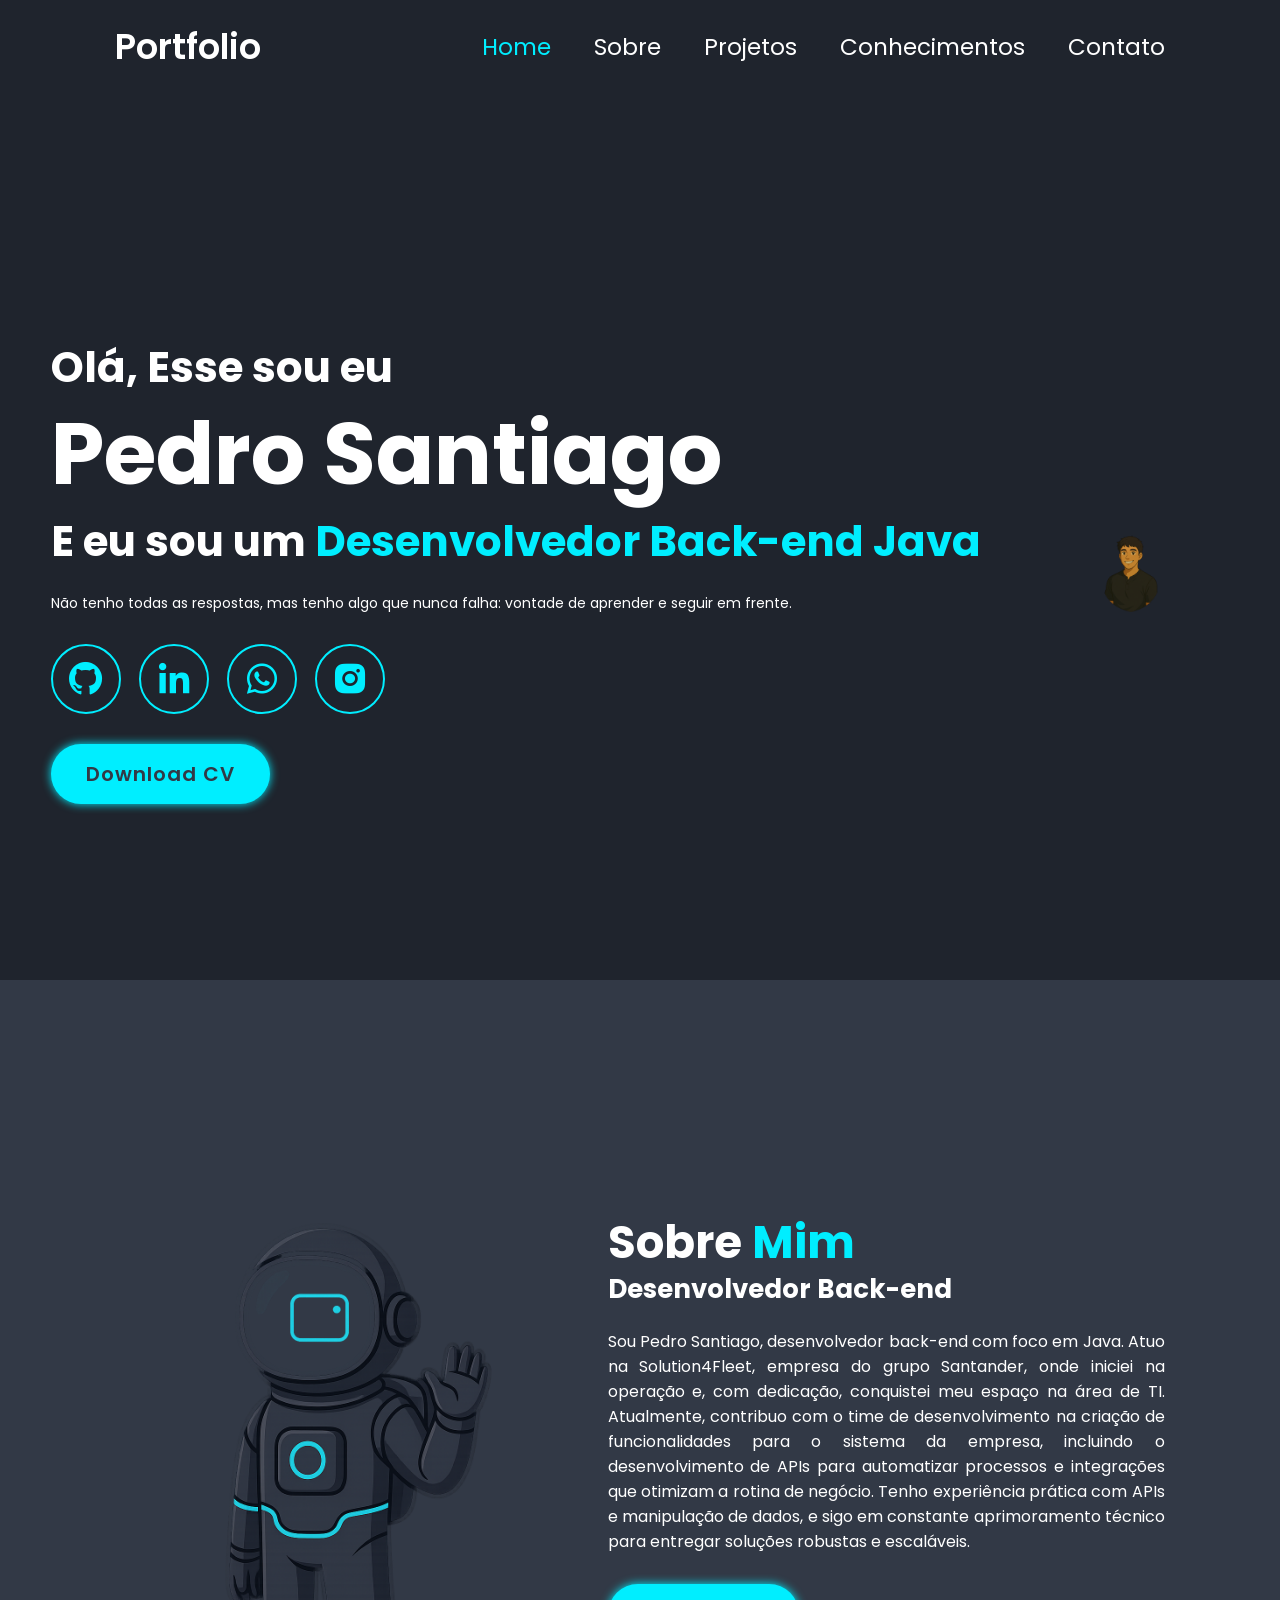
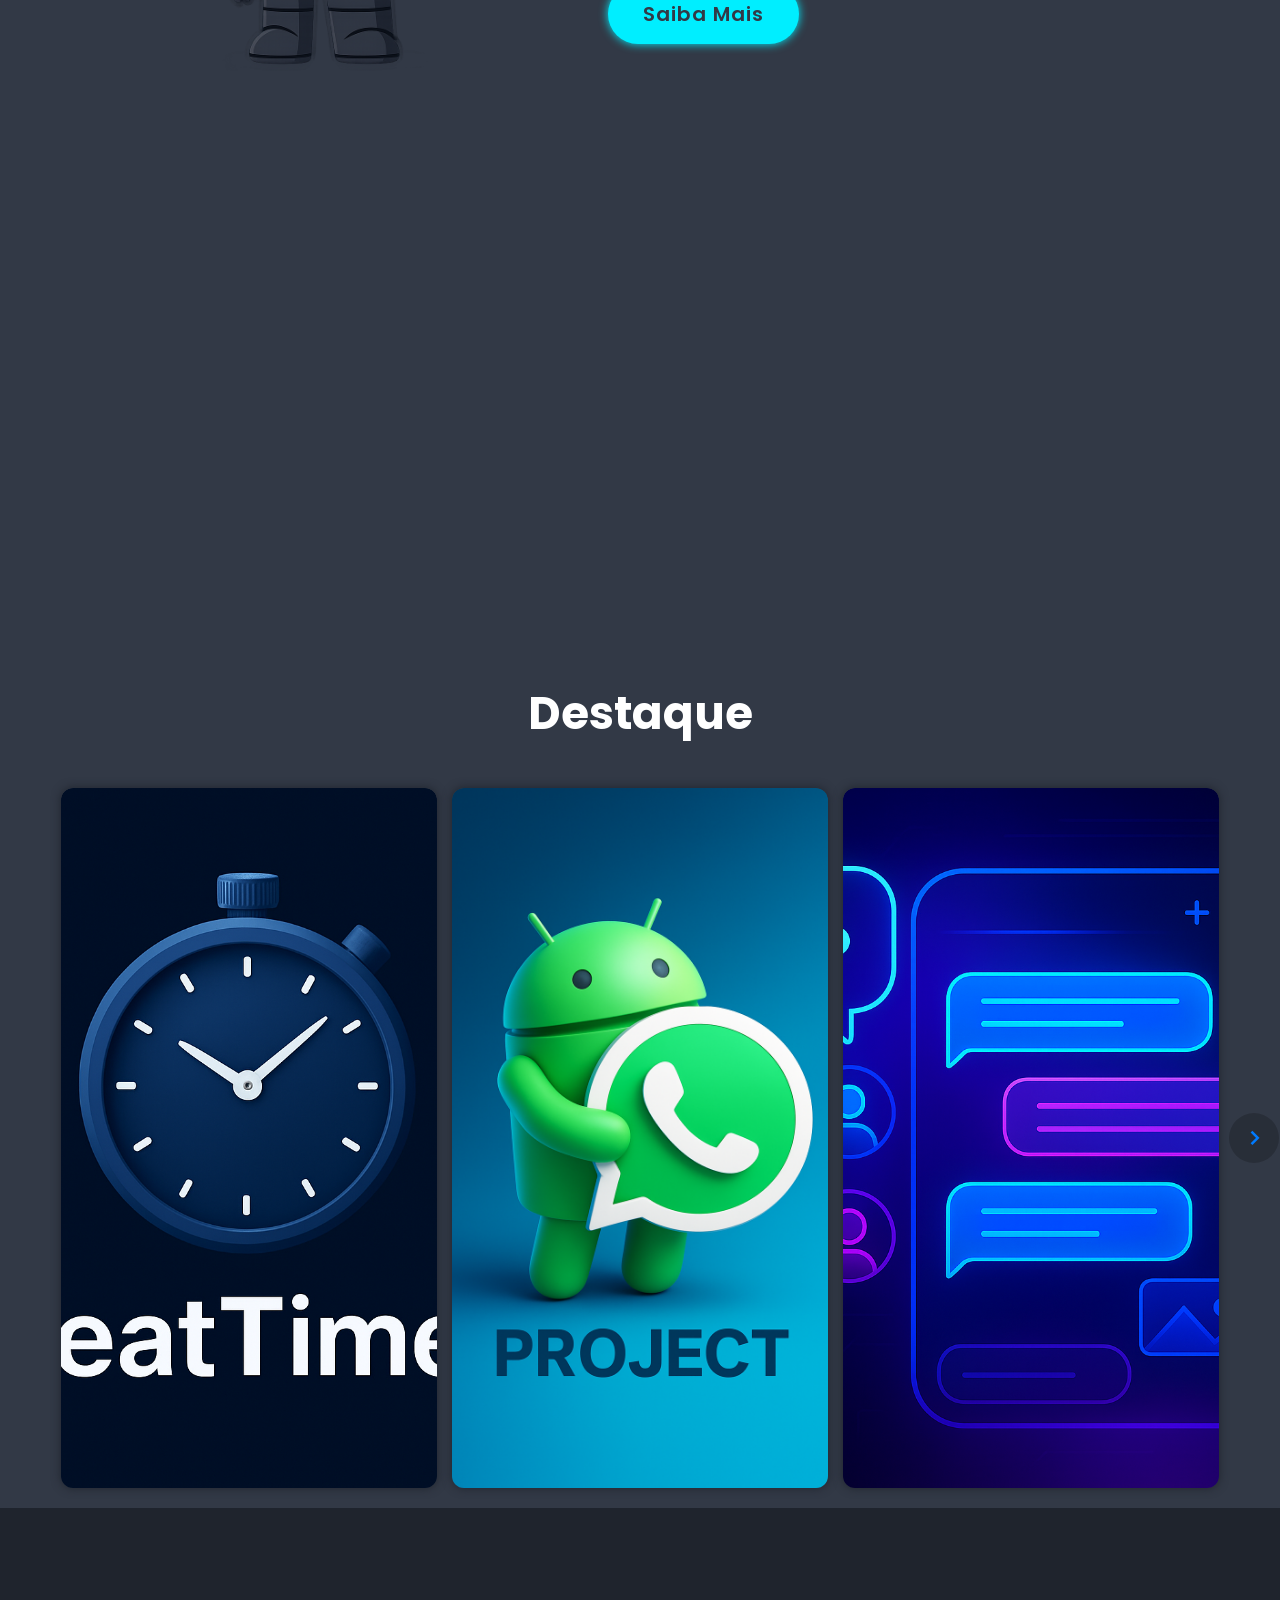
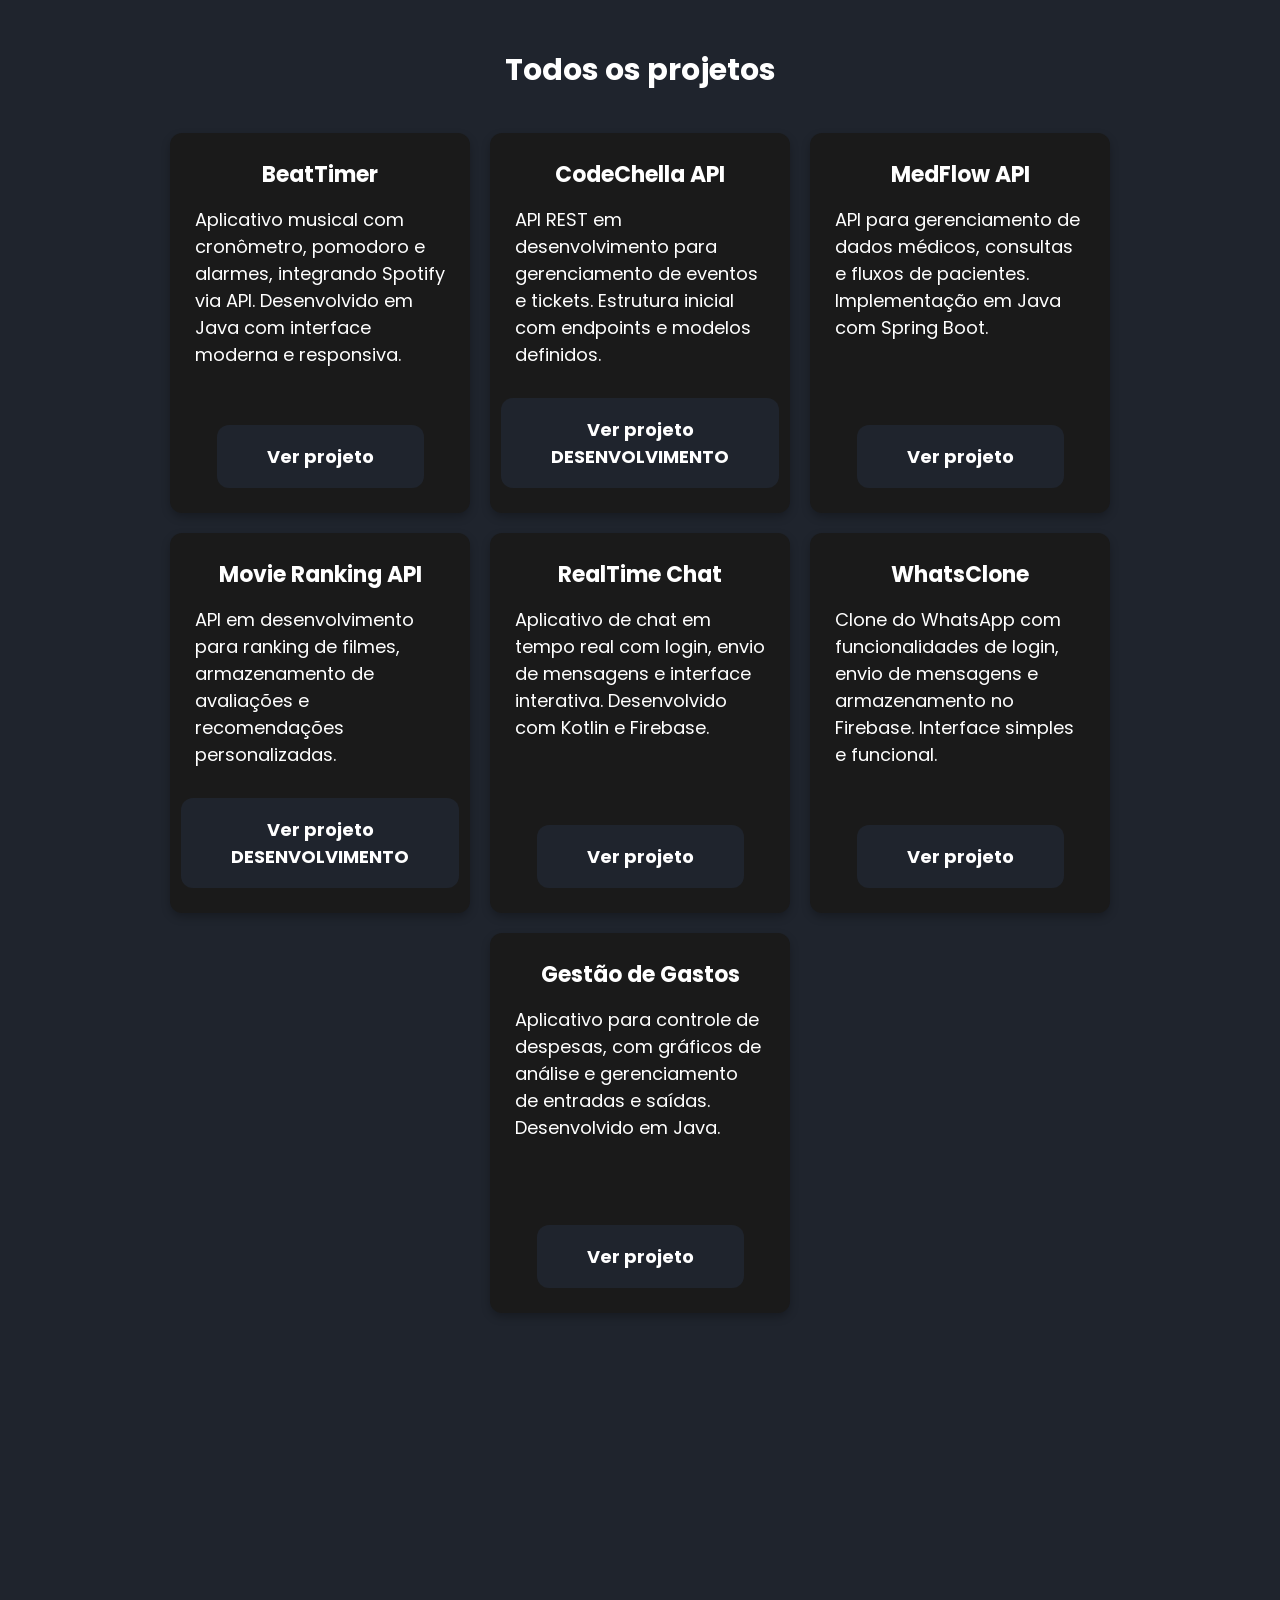
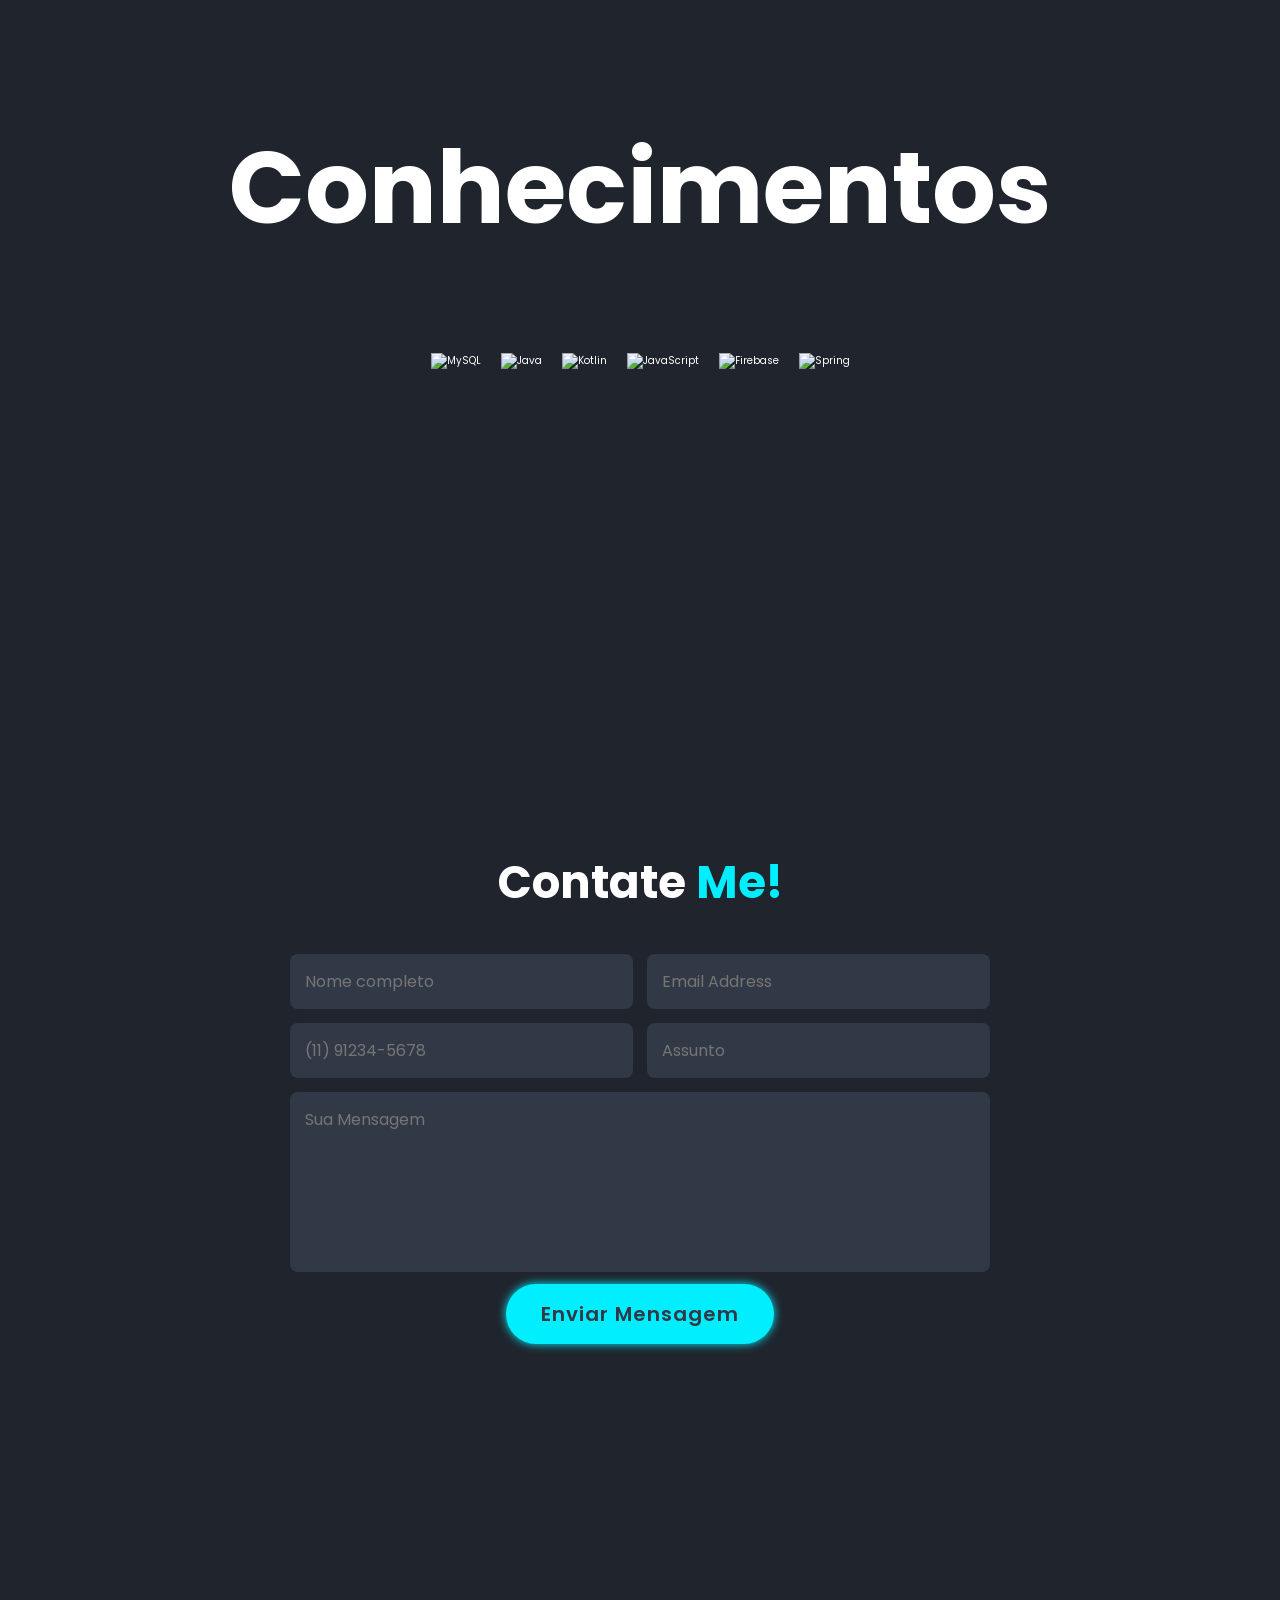
==== index.html @ 431cc486 "Arrumando js" ====
<!DOCTYPE html>
<html lang="en">

<head>
  <meta charset="UTF-8" />
  <meta name="viewport" content="width=device-width, initial-scale=1.0" />
  <title>Portfolio</title>

  <link href='https://unpkg.com/boxicons@2.1.4/css/boxicons.min.css' rel='stylesheet'>
  <link rel="stylesheet" href="css/style.css">
</head>

<body>

  <header class="header">
    <a href="#" class="logo">Portfolio</a>
    <i class='bx bx-menu' id="menu-icon"></i>
    <nav class="navbar">
      <a href="#home" class="active">Home</a>
      <a href="#about">Sobre</a>
      <a href="#portfolio">Projetos</a>
      <a href="#conhecimentos">Conhecimentos</a>
      <a href="#contact">Contato</a>
    </nav>
  </header>

  <!-- Home Section -->
  <section class="home" id="home">
    <div class="home-content">
      <h3>Olá, Esse sou eu</h3>
      <h1>Pedro Santiago</h1>
      <h3>E eu sou um <span>Desenvolvedor Back-end Java</span></h3>
      <p>Não tenho todas as respostas, mas tenho algo que nunca falha: vontade de aprender e seguir em frente.</p>
      <div class="social-media">
        <a href="https://github.com/Pedro1santiago" target="_blank"><i class='bx bxl-github'></i></a>
        <a href="https://www.linkedin.com/in/pedro-santiago-838300277" target="_blank"><i
            class='bx bxl-linkedin'></i></a>
        <a href="https://wa.me/5511953575503" target="_blank"><i class='bx bxl-whatsapp'></i></a>
        <a href="https://www.instagram.com/pedro_hsantiago?igsh=a3V4N3c0eW03cXEw" target="_blank"><i
            class='bx bxl-instagram-alt'></i></a>
      </div>
      <a href="cv/Currículo.pdf" class="btn" target="_blank" rel="noopener noreferrer">Download CV</a>
    </div>
    <div class="home-img">
      <img src="src/home-image.png" alt="">
    </div>
  </section>

  <!-- About Section -->
  <section class="about" id="about">
    <div class="about-img">
      <img src="src/Astr.png" alt="">
    </div>
    <div class="about-content">
      <h2 class="heading">Sobre <span>Mim</span></h2>
      <h3>Desenvolvedor Back-end</h3>
      <p>Sou Pedro Santiago, desenvolvedor back-end com foco em Java. Atuo na Solution4Fleet, empresa do grupo
        Santander, onde iniciei na operação e, com dedicação, conquistei meu espaço na área de TI. Atualmente, contribuo
        com o time de desenvolvimento na criação de funcionalidades para o sistema da empresa, incluindo o
        desenvolvimento de APIs para automatizar processos e integrações que otimizam a rotina de negócio. Tenho
        experiência prática com APIs e manipulação de dados, e sigo em constante aprimoramento técnico para entregar
        soluções robustas e escaláveis.</p>
      <a href="https://www.linkedin.com/in/pedro-santiago-838300277" class="btn" target="_blank" rel="noopener noreferrer">Saiba Mais</a>

    </div>
  </section>


  <!-- Portfolio Section -->
  <section class="portfolio" id="portfolio">
    <h2 class="heading">Destaque</h2>

    <div class="portfolio-container" id="projetos-iniciais">

      <div class="portfolio-box" id="beatTimer-card" onclick="mostrarProjeto('beatTimer')">
        <img src="src/APP3.png" alt="Projeto BeatTimer">
        <div class="portfolio-layer">
          <h3>BeatTimer</h3>
          <h4>Java</h4>
          <h4>API Spotify</h4>
        </div>
      </div>

      <div class="portfolio-box" onclick="mostrarProjeto('whatsapp')">
        <img src="src/APP1.png" alt="Projeto WhatsApp">
        <div class="portfolio-layer">
          <h3>Projeto WhatsApp</h3>
          <h4>Kotlin</h4>
          <h4>Firebase</h4>
        </div>
      </div>

      <div class="portfolio-box" onclick="mostrarProjeto('chatTech')">
        <img src="src/capaChatTech.png" alt="Projeto ChatTech">
        <div class="portfolio-layer">
          <h3>Projeto WhatsApp</h3>
          <h4>JavaScript</h4>
          <h4>Web Sockets</h4>
        </div>
      </div>


      <div class="portfolio-box" id="expenses-card" onclick="mostrarProjeto('expenses')" style="display: none;">
        <img src="src/APP2.png" alt="Projeto Expenses">
        <div class="portfolio-layer">
          <h3>Projeto Expenses</h3>
          <h4>Flutter</h4>
        </div>
      </div>

      <i id="seta-esquerda" class='bx bx-chevron-left seta-navegacao seta-esquerda'></i>
      <i id="seta-direita" class='bx bx-chevron-right seta-navegacao seta-direita'></i>

    </div>





    <!-- Projeto Expandido WhatsApp -->
    <div class="projeto-expandido" id="whatsapp" style="display: none;">
      <button class="btn voltar" onclick="voltarProjetos()">Voltar</button>
      <div class="projeto-detalhes">
        <img class="print-capa" src="src/APP1.png" alt="Capa WhatsApp">
        <div class="prints-container">
          <div class="prints-e-descricao">
            <div class="prints-coluna-horizontal">
              <img class="print-lado" src="src/PrintWhtas/print1.jpg" alt="Print 1 WhatsApp">
              <img class="print-lado" src="src/PrintWhtas/print2.jpg" alt="Print 2 WhatsApp">
              <img class="print-lado" src="src/PrintWhtas/FireBase.png" alt="Print 3 WhatsApp">
            </div>
            <div class="descricao-caixa">
              <h3>Descrição do Projeto</h3>
              <ul>
                <li>Conecta com Spotify via API</li>
                <li>Cronômetro, Pomodoro e Relógio</li>
                <li>Sistema de cores e alarmes</li>
                <li>Desenvolvido em Java e Spring</li>
                <li>Interface moderna e responsiva</li>
                <li>Funcionalidades para estudo musical</li>
              </ul>
            </div>
          </div>
          <p class="github-link">
            Confira o projeto completo no meu
            <a href="https://github.com/Pedro1santiago/Project-WhatsApp.git" target="_blank">GITHUB</a>.
          </p>
        </div>
      </div>
    </div>

    <!-- Projeto Expandido Expenses -->
    <div class="projeto-expandido" id="expenses" style="display: none;">
      <button class="btn voltar" onclick="voltarProjetos()">Voltar</button>
      <div class="projeto-detalhes">
        <img class="print-capa" src="src/APP2.png" alt="Capa Expenses">
        <div class="prints-container">
          <div class="prints-e-descricao">
            <div class="prints-coluna-horizontal">
              <img class="print-lado" src="src/PrintExpenses/Print1Expenses.jpg" alt="Print 1 Expenses">
              <img class="print-lado" src="src/PrintExpenses/Print2Expenses.jpg" alt="Print 2 Expenses">
              <img class="print-lado" src="src/PrintExpenses/Print3Expenses.jpg" alt="Print 3 Expenses">
            </div>
            <div class="descricao-caixa">
              <h3>Descrição do Projeto</h3>
              <ul>
                <li>Controle de gastos pessoais</li>
                <li>Adição e remoção de despesas</li>
                <li>Gráficos de análise</li>
                <li>Desenvolvido em Java</li>
                <li>Interface simples e intuitiva</li>
              </ul>
            </div>
          </div>
          <p class="github-link">
            Confira o projeto completo no meu
            <a href="https://github.com/Pedro1santiago/Gest-o-de-gastos.git" target="_blank">GITHUB</a>.
          </p>
        </div>
      </div>
    </div>

    <!-- Projeto Expandido BeatTimer -->
    <div class="projeto-expandido" id="beatTimer" style="display: none;">
      <button class="btn voltar" onclick="voltarProjetos()">Voltar</button>
      <div class="projeto-detalhes">
        <img class="print-capa-timer" src="src/APP3.png" alt="Capa BeatTimer">
        <div class="prints-container">
          <div class="prints-e-descricao">
            <div class="prints-coluna-horizontal">
              <img class="print-lado-timer" src="src/PrintBeatTimer/print1.png" alt="Print BeatTimer">
            </div>
            <div class="descricao-caixa">
              <h3>Descrição do Projeto</h3>
              <ul>
                <li>Relógio e cronômetro musical</li>
                <li>BeatTimer para prática de música</li>
                <li>Alarmes e cores personalizáveis</li>
                <li>Desenvolvido em Java</li>
                <li>Interface moderna e responsiva</li>
              </ul>
            </div>
          </div>
          <p class="github-link">
            Confira o projeto completo no meu
            <a href="https://github.com/Pedro1santiago/BeatTimer-Project" target="_blank">GITHUB</a>.
          </p>
        </div>
      </div>
    </div>

    <div class="projeto-expandido" id="chatTech" style="display: none;">
      <button class="btn voltar" onclick="voltarProjetos()">Voltar</button>
      <div class="projeto-detalhes">
        <img class="print-capa" src="src/capaChatTech.png" alt="Capa ChatTech">
        <div class="prints-container">
          <div class="prints-e-descricao">
          
            <div class="descricao-caixa">
              <h3>Descrição do Projeto</h3>
              <ul>
                <li>Chat em tempo real com login e mensagens privadas</li>
                <li>Interface moderna e responsiva</li>
                <li>Desenvolvido em Java Script</li>
                <li>Uso de WebSockets</li>
              </ul>
            </div>
          </div>
          <p class="github-link">
            Confira o projeto completo no meu
            <a href="https://github.com/Pedro1santiago/RealTime_Chat" target="_blank">GITHUB</a>.
          </p>
        </div>
      </div>
    </div>

  </section>

  <section id="projetos" class="projetos">
    <h2 class="title">Todos os projetos</h2>
    <div class="cards">

      <div class="card">
        <h3>BeatTimer</h3>
        <p>Aplicativo musical com cronômetro, pomodoro e alarmes, integrando Spotify via API. Desenvolvido em Java com
          interface moderna e responsiva.</p>
        <a href="https://github.com/Pedro1santiago/BeatTimer-Project" target="_blank">Ver projeto</a>
      </div>

      <div class="card">
        <h3>CodeChella API</h3>
        <p>API REST em desenvolvimento para gerenciamento de eventos e tickets. Estrutura inicial com endpoints e
          modelos definidos.</p>
        <a href="https://github.com/Pedro1santiago/CodeChella_API_PROJECT" target="_blank">Ver projeto DESENVOLVIMENTO</a>
      </div>

      <div class="card">
        <h3>MedFlow API</h3>
        <p>API para gerenciamento de dados médicos, consultas e fluxos de pacientes. Implementação em Java com Spring
          Boot.</p>
        <a href="https://github.com/Pedro1santiago/MedFlow_API" target="_blank">Ver projeto</a>
      </div>

      <div class="card">
        <h3>Movie Ranking API</h3>
        <p>API em desenvolvimento para ranking de filmes, armazenamento de avaliações e recomendações personalizadas.
        </p>
        <a href="https://github.com/Pedro1santiago/Movie_Ranking_API_PROJECT" target="_blank">Ver projeto DESENVOLVIMENTO</a>
      </div>

      <div class="card">
        <h3>RealTime Chat</h3>
        <p>Aplicativo de chat em tempo real com login, envio de mensagens e interface interativa. Desenvolvido com
          Kotlin e Firebase.</p>
        <a href="https://github.com/Pedro1santiago/RealTime_Chat" target="_blank">Ver projeto</a>
      </div>

      <div class="card">
        <h3>WhatsClone</h3>
        <p>Clone do WhatsApp com funcionalidades de login, envio de mensagens e armazenamento no Firebase. Interface
          simples e funcional.</p>
        <a href="https://github.com/Pedro1santiago/APP_WhatsClone" target="_blank">Ver projeto</a>
      </div>

      <div class="card">
        <h3>Gestão de Gastos</h3>
        <p>Aplicativo para controle de despesas, com gráficos de análise e gerenciamento de entradas e saídas.
          Desenvolvido em Java.</p>
        <a href="https://github.com/Pedro1santiago/APP_Gestao_de_gastos" target="_blank">Ver projeto</a>
      </div>

    </div>
  </section>
  <!-- Conhecimentos Section -->
  <section class="conhecimentos" id="conhecimentos">
    <h2 class="heading">Conhecimentos</h2>
    <div class="techs">
      <div class="tech">
        <img src="https://cdn.jsdelivr.net/gh/devicons/devicon/icons/mysql/mysql-original.svg" alt="MySQL">
        <span class="tech-name">MySQL</span>
      </div>
      <div class="tech">
        <img src="https://cdn.jsdelivr.net/gh/devicons/devicon/icons/java/java-original.svg" alt="Java">
        <span class="tech-name">Java</span>
      </div>
      <div class="tech">
        <img src="https://cdn.jsdelivr.net/gh/devicons/devicon/icons/kotlin/kotlin-original.svg" alt="Kotlin">
        <span class="tech-name">Kotlin</span>
      </div>
      <div class="tech">
        <img src="https://cdn.jsdelivr.net/gh/devicons/devicon/icons/javascript/javascript-original.svg"
          alt="JavaScript">
        <span class="tech-name">JavaScript</span>
      </div>
      <div class="tech">
        <img src="https://cdn.jsdelivr.net/gh/devicons/devicon/icons/firebase/firebase-plain.svg" alt="Firebase">
        <span class="tech-name">Firebase</span>
      </div>
      <div class="tech">
        <img src="https://cdn.jsdelivr.net/gh/devicons/devicon/icons/spring/spring-original.svg" alt="Spring">
        <span class="tech-name">Spring</span>
      </div>
    </div>
  </section>

  <!-- Contact Section -->
  <section class="contact" id="contact">
    <h2 class="heading">Contate <span>Me!</span></h2>
    <form action="https://formsubmit.co/pedro.santiagosiqueira@gmail.com" method="POST">
      <div class="input-box">
        <input type="text" name="name" placeholder="Nome completo" required>
        <input type="email" name="email" placeholder="Email Address" required>
      </div>
      <div class="input-box">
        <input type="tel" name="phone" placeholder="(11) 91234-5678" pattern="\(?\d{2}\)?\s?\d{4,5}-?\d{4}" required>
        <input type="text" name="subject" placeholder="Assunto">
      </div>
      <textarea name="message" placeholder="Sua Mensagem" rows="6" required></textarea>
      <input type="hidden" name="_captcha" value="false">
      <input type="hidden" name="_next" value="">
      <input type="submit" value="Enviar Mensagem" class="btn">
    </form>
  </section>

  <script src="js.js"></script>
</body>

</html>
---- css/style.css ----
/* === IMPORT FONTE === */
@import url('https://fonts.googleapis.com/css2?family=Poppins:wght@300;400;500;600;700;800;900&display=swap');

/* === RESET E VARIÁVEIS === */
* {
  margin: 0;
  padding: 0;
  box-sizing: border-box;
  text-decoration: none;
  border: none;
  outline: none;
  scroll-behavior: smooth;
  font-family: 'Poppins', sans-serif;
}

:root {
  --bg--color: #1f242d;
  --second--color: #323946;
  --text-color: #fff;
  --main-color: #0ef;
}

html {
  font-size: 62.5%;
  overflow-x: hidden;
}

body {
  background: var(--bg--color);
  color: var(--text-color);
  padding-top: 8rem;
}

section {
  min-height: 100vh;
  padding: 10rem 4% 2rem;
}

section.portfolio {
  padding-top: 40rem;
  /* menor que 10rem */
}

/* === HEADER === */
.header {
  position: fixed;
  top: 0;
  left: 0;
  width: 100%;
  padding: 2rem 9%;
  background: var(--bg--color);
  display: flex;
  justify-content: space-between;
  align-items: center;
  z-index: 100;
}

.header.sticky {
  border-bottom: 1rem solid rgba(0, 0, 0, 0.2);
}

.logo {
  font-size: 3.5rem;
  color: var(--main--color);
  font-weight: 600;
  cursor: default;
}

.navbar a {
  font-size: 2.3rem;
  color: var(--text-color);
  margin-left: 4rem;
}

.navbar a:hover,
.navbar a.active {
  color: var(--main-color);
}

#menu-icon {
  font-size: 5.6rem;
  color: var(--text-color);
  display: none;
}

/* === HOME === */
.home {
  display: flex;
  justify-content: space-between;
  align-items: center;
  gap: 5rem;
  flex-wrap: wrap;
}

.home-content img {
  width: 35vw;
}

.home-content h3 {
  font-size: 4.2rem;
  font-weight: 700;
}

.home-content h3:nth-of-type(2) {
  margin-bottom: 2rem;
}

.home-content h1 {
  font-size: 8.6rem;
  font-weight: 700;
  line-height: 1.3;
}

.home-content p {
  font-size: 1.4rem;
}

span {
  color: var(--main-color);
}

/* === AJUSTE IMAGEM DE PERFIL - MELHORIA APLICADA === */
.home-img {
  flex: 1;
  display: flex;
  justify-content: center;
  align-items: center;
}

.home-img img {
  max-width: 100%;
  height: auto;
  border-radius: 50%;
  /* circular */
  padding: 0.5rem;
  box-sizing: border-box;
  object-fit: contain;
  display: block;
  margin: 0 auto;
  width: 35vw;
  /* mantém padrão original */
}

/* === SOCIAL MEDIA === */
.social-media a {
  display: inline-flex;
  justify-content: center;
  align-items: center;
  width: 7rem;
  height: 7rem;
  background: transparent;
  border: 0.2rem solid var(--main-color);
  border-radius: 50%;
  font-size: 4rem;
  color: var(--main-color);
  margin: 3rem 1.5rem 3rem 0;
  transition: 0.5s ease;
}

.social-media a:hover {
  background: var(--main-color);
  color: var(--second--color);
  box-shadow: 0 0 1rem var(--main-color);
}

/* === BOTÕES === */
.btn {
  display: inline-block;
  padding: 1.5rem 3.5rem;
  background: var(--main-color);
  border-radius: 5rem;
  box-shadow: 0 0 1rem var(--main-color);
  font-size: 2rem;
  color: var(--second--color);
  letter-spacing: 0.1rem;
  font-weight: 600;
  cursor: pointer;
}

.btn:hover {
  box-shadow: none;
}

.btn.git {
  background-color: transparent;
  border: 0.2rem solid var(--main-color);
  color: var(--main-color);
  transition: 0.3s;
  align-self: flex-start;
}

.btn.git:hover {
  background-color: var(--main-color);
  color: var(--bg--color);
}

.btn.voltar {
  align-self: flex-start;
  margin-left: 0;
  margin-bottom: 2rem;
  background-color: transparent;
  border: 0.2rem solid var(--main-color);
  color: var(--main-color);
  transition: 0.3s;
}

.btn.voltar:hover {
  background-color: var(--main-color);
  color: var(--bg--color);
}

/* === SOBRE === */
.about {
  display: flex;
  flex-direction: row;
  justify-content: center;
  align-items: center;
  gap: 4rem;
  background: var(--second--color);
  flex-wrap: wrap;
  padding: 8rem 9%;
  scroll-margin-top: 10rem;
}

.about-img {
  flex: 1 1 40%;
  display: flex;
  justify-content: center;
}

.about-content {
  flex: 1 1 50%;
}

.about-img img {
  width: 35vw;
}

.heading {
  text-align: center;
  font-size: 4.5rem;
}

.about-content h2 {
  text-align: left;
  line-height: 1.2;
}

.about-content h3 {
  font-size: 2.6rem;
}

.about-content p {
  font-size: 1.6rem;
  margin: 2rem 0 3rem;
  text-align: justify;
}

/* === PORTFOLIO === */
/* === AJUSTADO PARA RESPONSIVIDADE E TEXTO QUEBRANDO - MELHORIA APLICADA === */
.portfolio {
  background: var(--second--color);
}

.portfolio h2 {
  margin-bottom: 4rem;
}

.portfolio-container {
  display: grid;
  grid-template-columns: repeat(auto-fit, minmax(300px, 1fr));
  gap: 1.5rem;
  justify-items: center;
  padding: 0 1rem;
  position: relative;
}


/* Portfolio Box */
.portfolio-box {
  position: relative;
  border-radius: 1.2rem;
  box-shadow: 0 0 1rem var(--bg--color);
  overflow: hidden;
  display: flex;
  flex-direction: column;
  background: var(--second--color);
  width: 100%;
  max-width: 800px;
  /* largura mais controlada */
  height: 700px;
  /* altura fixa para os cards terem mesmo tamanho */
  cursor: pointer;
}

/* Imagem do projeto dentro do card */
.portfolio-box img {
  width: 100%;
  /* ocupa 70% da altura do card */
  height: 100%;
  border-radius: 1.2rem 1.2rem 0 0;
  display: block;
  background: #0a0f1e;
  /* cor de fundo para imagens com fundo transparente */
  object-fit: cover;
}

.portfolio-box:hover img {
  transform: scale(1.05);
  transition: transform 0.3s ease;
}

.portfolio-layer {
  position: absolute;
  bottom: 0;
  left: 0;
  width: 100%;
  height: 100%;
  background: linear-gradient(rgba(0, 0, 0, 0.1), var(--main-color));
  display: flex;
  align-items: center;
  justify-content: center;
  flex-direction: column;
  text-align: center;
  padding: 0 2rem;
  transform: translateY(100%);
  transition: 0.5s ease;
  overflow-wrap: break-word;
  /* permite quebra texto */
}

.portfolio-box:hover .portfolio-layer {
  transform: translateY(0%);
}

.portfolio-layer h4 {
  font-size: clamp(1.8rem, 2vw, 3rem);
  /* responsivo */
  white-space: normal;
  /* permite quebra linha */
  overflow-wrap: break-word;
  margin-bottom: 0.5rem;
}

.portfolio-layer p {
  font-size: 1.4rem;
  white-space: normal;
  word-wrap: break-word;
  margin: 0 0 1rem;
}

.portfolio-layer a {
  display: inline-flex;
  justify-content: center;
  align-items: center;
  width: 5rem;
  height: 5rem;
  background: var(--text-color);
  border-radius: 50%;
}

.portfolio-layer a i {
  font-size: 2rem;
  color: var(--second--color);
}

/* === PROJETO EXPANDIDO === */
.projeto-expandido {
  display: flex;
  flex-direction: column;
  align-items: flex-start;
  gap: 2rem;
  margin-top: 4rem;
  animation: fadeIn 0.3s ease-in-out;
}

.projeto-detalhes {
  display: flex;
  gap: 30rem;
  align-items: flex-start;
}



.print-capa {
  width: 300px;
  height: 420px;
  border-radius: 1rem;
  box-shadow: 0 0 1rem var(--main-color);
  object-fit: cover;
}

.print-capa-timer {
  width: 350px;
  height: 420px;
  border-radius: 1rem;
  box-shadow: 0 0 1rem var(--main-color);
  object-fit: cover;
}

.prints-coluna-horizontal {
  display: flex;
  gap: 2rem;
  /* espaçamento confortável e responsivo */
  flex-wrap: wrap;
  /* evita quebra ruim em telas pequenas */
  justify-content: flex-start;
}

.print-lado {
  width: 260px;
  height: 440px;
  border-radius: 1rem;
  box-shadow: 0 0 1rem var(--main-color);
  object-fit: fill;
  /* ocupa toda a área */
}

.print-lado-timer {
  width: 700px;
  height: 430px;
  border-radius: 1rem;
  box-shadow: 0 0 1rem var(--main-color);
  object-fit: fill;
  /* ocupa toda a área */
}

.github-link {
  font-size: 3rem;
  margin-top: 3rem;
  color: #fff;
  text-align: center;
  width: 100%;
}

.github-link a {
  color: var(--main-color);
  font-size: 2.2rem;
  font-weight: 700;
  text-decoration: underline;
  transition: 0.3s;
}

.github-link a:hover {
  opacity: 0.8;
}

/* === CONTATO === */
.contact h2 {
  margin-bottom: 3rem;
}

.contact form {
  max-width: 70rem;
  margin: 1rem auto;
  text-align: center;
  margin-bottom: 3rem;
}

.contact .input-box {
  display: flex;
  justify-content: space-between;
  flex-wrap: wrap;
}

.contact .input-box input,
.contact form textarea {
  width: 100%;
  padding: 1.5rem;
  font-size: 1.6rem;
  color: var(--text-color);
  background: var(--second--color);
  border-radius: 0.8rem;
  margin: 0.7rem 0;
}

.contact .input-box input {
  width: 49%;
}

.contact form textarea {
  resize: none;
}

@keyframes fadeIn {
  from {
    opacity: 0;
    transform: scale(0.95);
  }

  to {
    opacity: 1;
    transform: scale(1);
  }
}

/* === MEDIA QUERIES === */
@media (max-width: 1200px) {
  html {
    font-size: 55%;
  }
}

@media (max-width: 991px) {
  .header {
    padding: 2rem 3%;
  }

  section {
    padding: 10rem 3% 2rem;
  }

  .portfolio {
    padding-bottom: 7rem;
  }

  .contact {
    min-height: auto;
  }
}

@media (max-width: 768px) {
  #menu-icon {
    display: block;
  }

  .navbar {
    position: absolute;
    top: 100%;
    left: 0;
    width: 100%;
    padding: 1rem 3%;
    background: var(--bg--color);
    border-top: 0.1rem solid rgba(0, 0, 0, 0.2);
    box-shadow: 0 0.5rem 1rem rgba(0, 0, 0, 0.2);
    display: none;
  }

  .navbar.active {
    display: block;
  }

  .navbar a {
    display: block;
    font-size: 2rem;
    margin: 3rem 0;
  }

  .home {
    flex-direction: column;
  }

  .home-content h3 {
    font-size: 2.6rem;
  }

  .home-content h1 {
    font-size: 5rem;
  }

  .home-img img {
    width: 60vw;
    margin-top: 2rem;
  }

  .about {
    flex-direction: column-reverse;
  }

  .about img {
    width: 70vw;
    margin-top: 4rem;
  }
}

@media (max-width: 617px) {
  .portfolio-container {
    grid-template-columns: 1fr;
    padding: 1rem 0.5rem;
  }

  .portfolio-box {
    max-width: 100%;
    aspect-ratio: auto;
    height: auto;
  }
}

@media (max-width: 450px) {
  html {
    font-size: 50%;
  }

  .contact .input-box input {
    width: 100%;
  }
}

@media (max-width: 365px) {
  .home-img {
    width: 90vw;
  }
}

@media (max-width: 768px) {
  .projeto-detalhes {
    flex-direction: column;
    align-items: center;
    gap: 2rem;
  }

  .prints-coluna-horizontal {
    flex-direction: column;
    align-items: center;
  }

  .print-lado {
    width: 90%;
    height: auto;
  }

  .print-capa {
    width: 90%;
    height: auto;
    max-width: 300px;
  }
}

.conhecimentos .heading {
  font-size: 10rem;
  /* aumenta o tamanho da palavra */
  margin-bottom: 90px;
  /* dá mais espaço abaixo */
  text-align: center;
  /* centraliza, se quiser */
}

.conhecimentos {
  margin: 100px 0;
  /* menor que 100px */
  padding: 280px 0;
  /* controla o espaço entre sections */
  min-height: auto;
  /* garante que não fique gigante à toa */
  height: auto;
  /* deixa a altura proporcional ao conteúdo */
}

/* Conhecimentos */
.techs {
  display: flex;
  gap: 20px;
  justify-content: center;
  align-items: center;
  flex-wrap: wrap;
  margin-top: 20px;
}

.techs img {
  width: 80px;
  height: auto;
  transition: transform 0.3s;
  cursor: pointer;
}

.techs img:hover {
  transform: scale(1.15);
}

/* Responsividade para telas menores */
@media (max-width: 768px) {
  .techs {
    gap: 18px;
  }

  .techs img {
    width: 60px;
  }
}

@media (max-width: 480px) {
  .techs {
    gap: 15px;
  }

  .techs img {
    width: 50px;
  }
}

.techs .tech {
  position: relative;
  display: inline-block;
}

.techs .tech .tech-name {
  position: absolute;
  bottom: -4.5rem;
  /* distância do ícone */
  left: 50%;
  transform: translateX(-50%);
  color: var(--text-color);
  font-size: 2.4rem;
  padding: 0.3rem 0.6rem;
  border-radius: 0.5rem;
  opacity: 0;
  pointer-events: none;
  transition: opacity 0.3s ease, transform 0.3s ease;
  white-space: nowrap;
  z-index: 10;
}

.techs .tech:hover .tech-name {
  opacity: 1;
  transform: translateX(-50%) translateY(-5px);
}

.prints-e-descricao {
  display: flex;
  gap: 2rem;
  align-items: flex-start;
  flex-wrap: wrap;
}

.descricao-caixa {
  width: 260px;
  /* mesmo tamanho dos prints laterais */
  min-height: 440px;
  background: var(--second--color);
  border-radius: 1rem;
  box-shadow: 0 0 1rem var(--main-color);
  padding: 1.5rem;
  color: var(--text-color);
  display: flex;
  flex-direction: column;
  justify-content: flex-start;
}

.descricao-caixa h3 {
  font-size: 2rem;
  margin-bottom: 1rem;
  color: var(--main-color);
}

.descricao-caixa ul {
  list-style: disc;
  padding-left: 2rem;
  display: flex;
  flex-direction: column;
  gap: 0.8rem;
  font-size: 1.4rem;
  line-height: 1.5;
}

.descricao-caixa li {
  color: var(--text-color);
}

/* Responsividade */
@media (max-width: 768px) {
  .prints-e-descricao {
    flex-direction: column;
    align-items: center;
    gap: 2rem;
  }

  .prints-coluna-horizontal,
  .descricao-caixa {
    width: 90%;
    min-height: auto;
  }

  .print-lado,
  .print-lado-timer {
    width: 100%;
    height: auto;
  }
}

.title {
  text-align: center;
  margin: 20px;
  padding: 20px;
  font-size: 30px;
}

.cards {
  display: flex;
  gap: 20px;
  flex-wrap: wrap;
  justify-content: center;
}

.card {
  background: #1a1a1a;
  padding: 20px;
  border-radius: 12px;
  width: 320px;
  height: 200px;
  transition: transform 0.3s, box-shadow 0.3s;
}

.card:hover {
  transform: translateY(-5px);
  box-shadow: 0 6px 15px rgba(0, 0, 0, 0.5);
}

.card a {
  color: var(--highlight);
  text-decoration: none;
  font-weight: bold;
  display: inline-block;
  margin-top: 10px;
}


@media (max-width: 768px) {
  nav {
    flex-direction: column;
    gap: 15px;
  }

  .hero {
    flex-direction: column;
    text-align: center;
  }

  .imagem img {
    max-width: 250px;
  }
}

.projetos .cards .card {
  display: flex;
  flex-direction: column;
  justify-content: flex-start;
  align-items: center;
  padding: 25px;
  height: 380px; /* altura maior */
  width: 300px;  /* largura maior */
  background-color: #1a1a1a;
  border-radius: 12px;
  box-shadow: 0 4px 8px rgba(0,0,0,0.25);
}

.projetos .cards .card h3 {
  margin-bottom: 15px;
  text-align: center;
  font-size: 22px; /* título maior */
}

.projetos .cards .card p {
  font-size: 18px; /* descrição maior */
  margin-bottom: 0;
  flex-grow: 1; /* ocupa espaço para empurrar o botão para baixo */
}

.projetos .cards .card a {
  margin-top: auto; /* mantém botão na base do card */
  padding: 18px 50px; /* botão maior */
  font-size: 18px;
  background-color: var(--bg--color);
  color: #fff;
  text-decoration: none;
  border-radius: 12px;
  transition: background-color 0.3s;
  display: inline-block;
  text-align: center;
}

.projetos .cards .card a:hover {
  background-color: #187bcd;
}

.seta-navegacao {
  font-size: 3rem;
  color: #007BFF;
  cursor: pointer;
  position: absolute;
  /* relativo ao container */
  top: 50%;
  transform: translateY(-50%);
  z-index: 10;
  background: rgba(0, 0, 0, 0.2);
  padding: 10px;
  border-radius: 50%;
  user-select: none;
  transition: background 0.3s;
}

.seta-navegacao:hover {
  background: rgba(0, 0, 0, 0.5);
}

#seta-esquerda {
  left: -50px;
  /* ajusta conforme necessário */
}

#seta-direita {
  right: -50px;
}

/* Esconder projeto Expenses inicialmente */
#expenses-card {
  display: none;
}
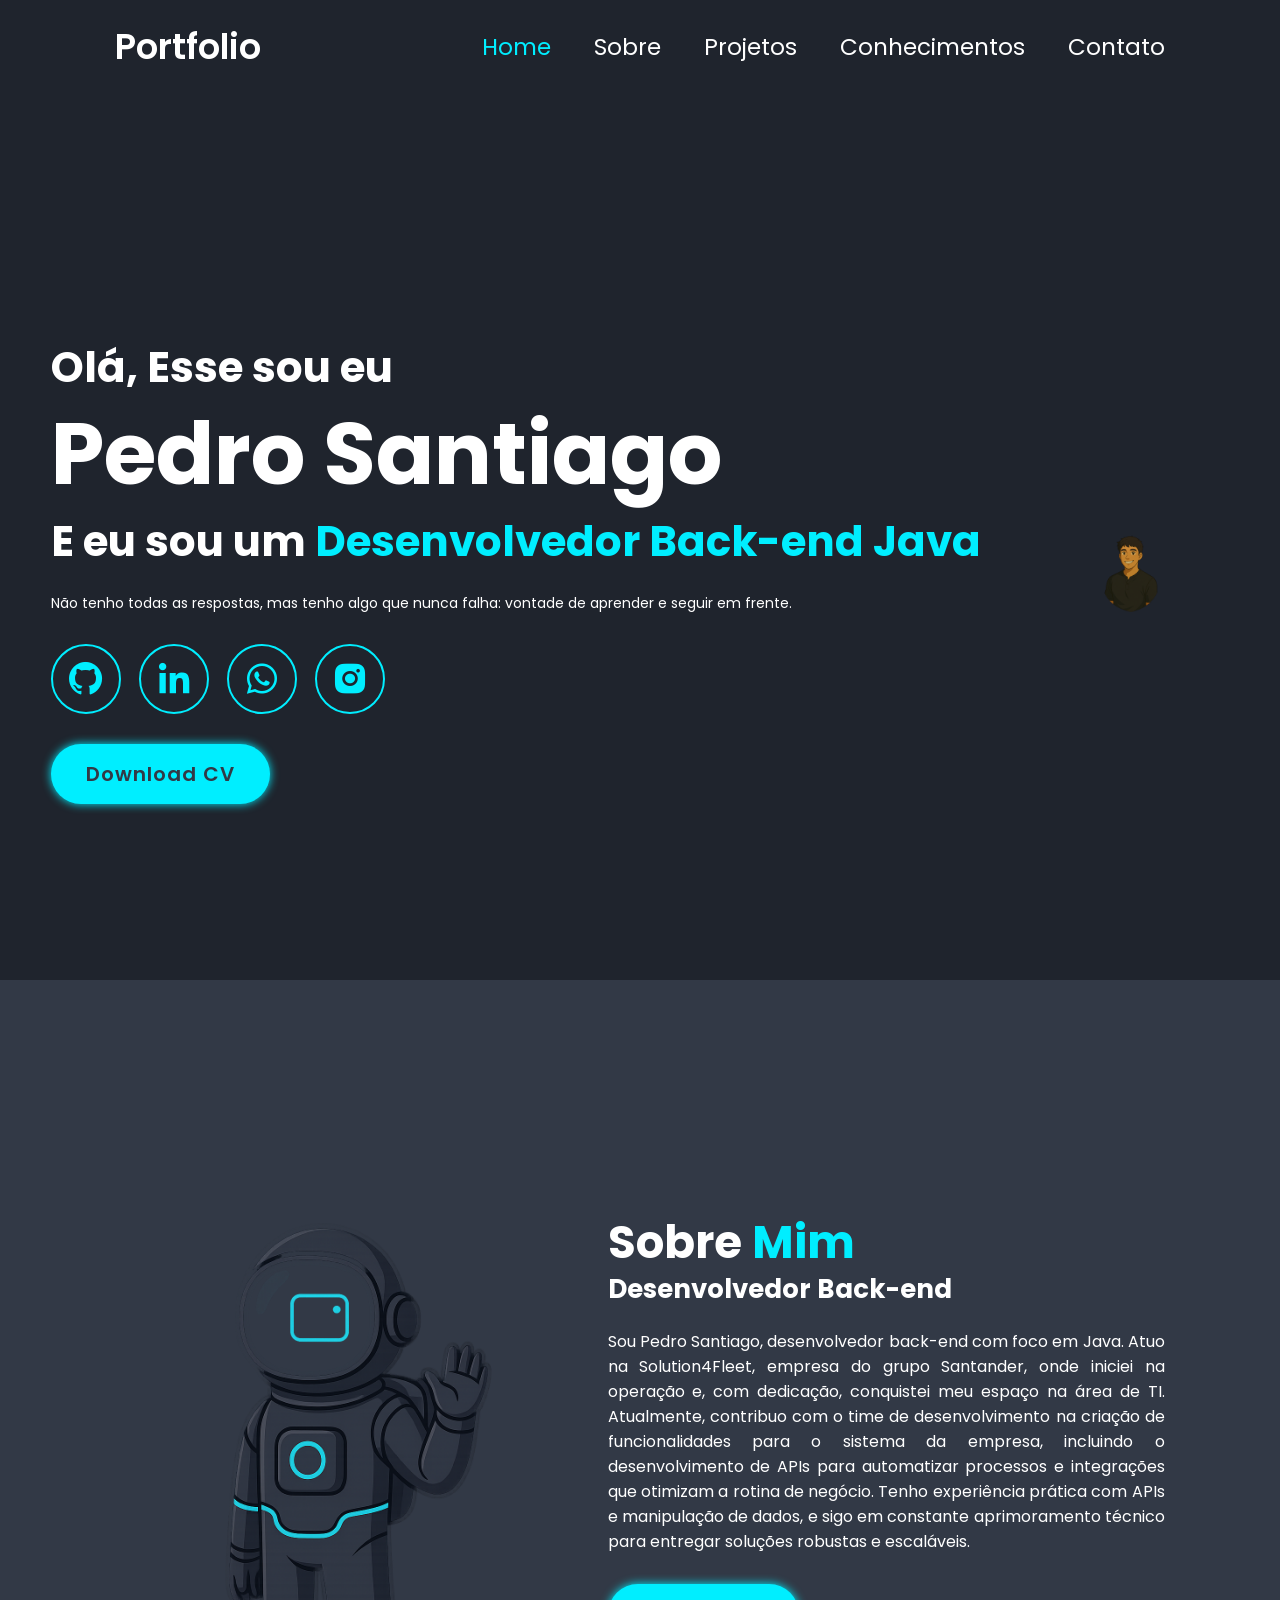
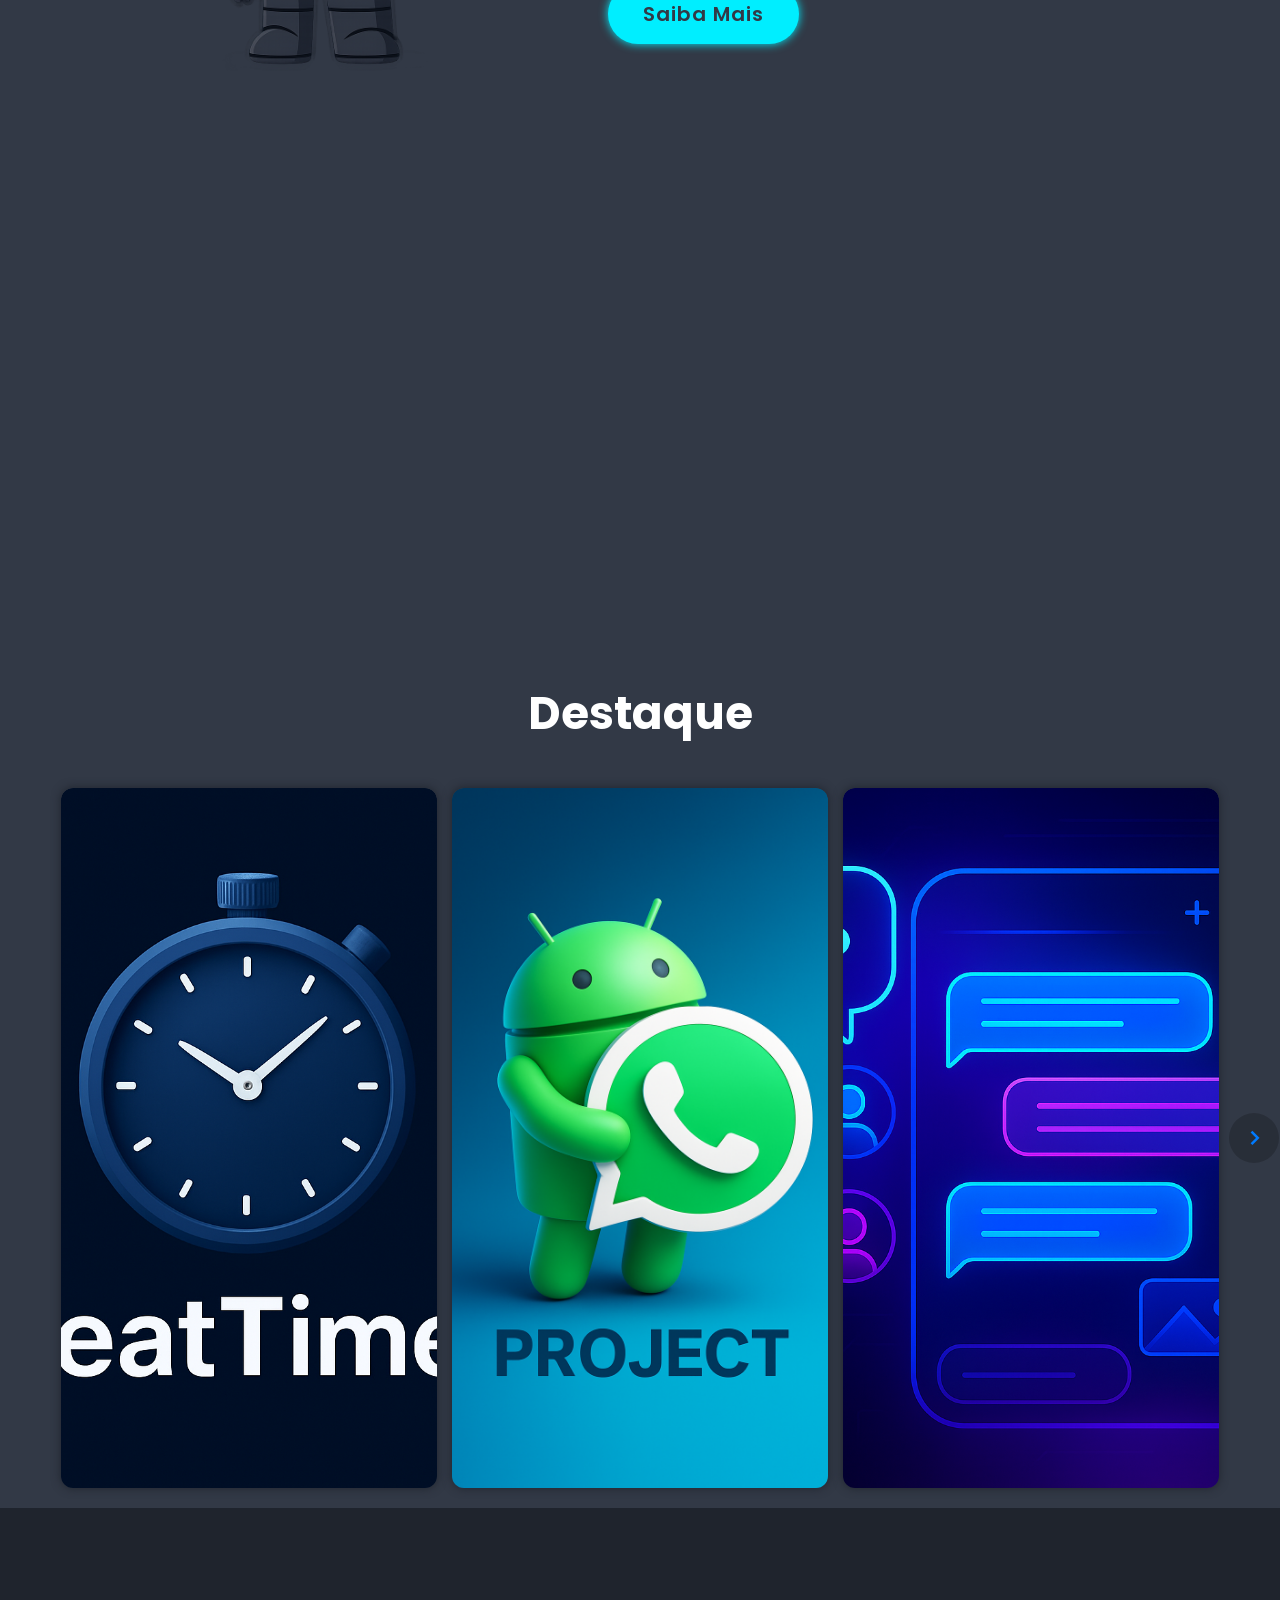
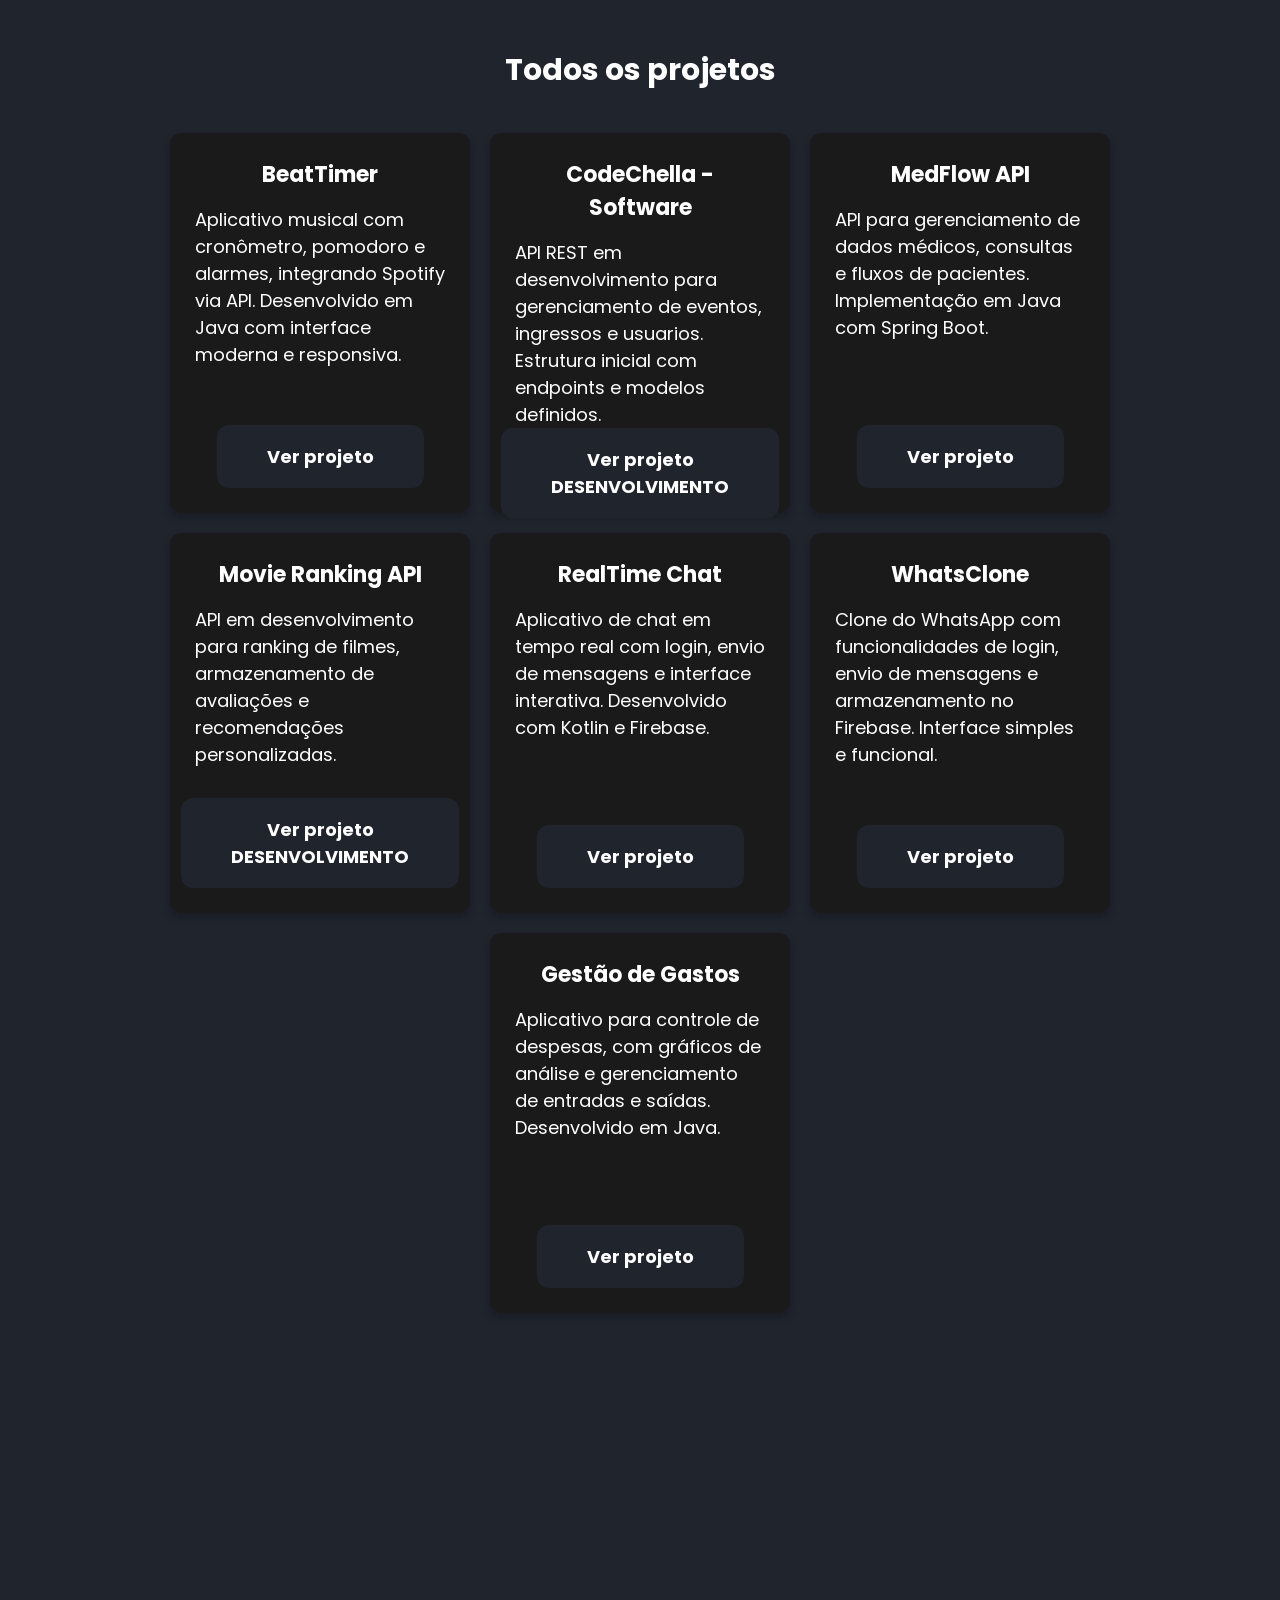
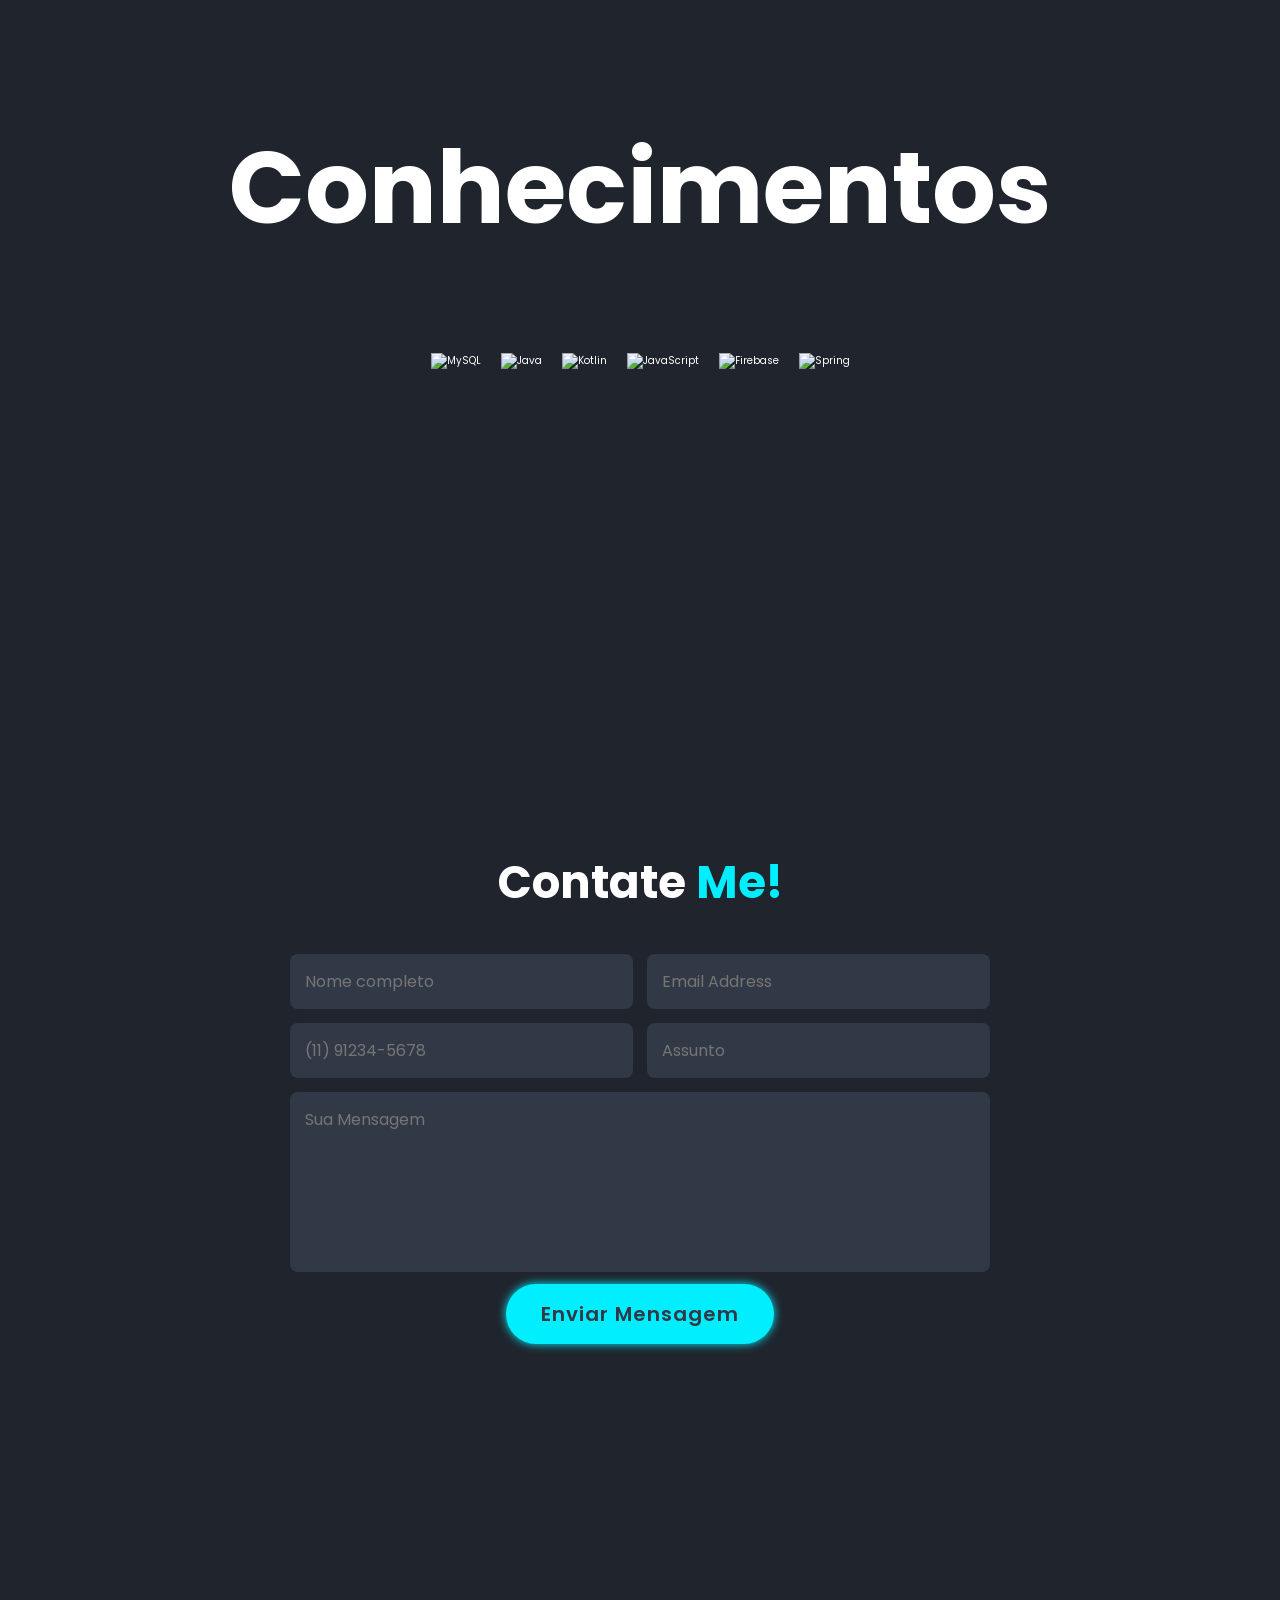
==== commit 1ea51cf0: "adicionando detalhes no projeto Codechella" ====
--- a/index.html
+++ b/index.html
@@ -248,8 +248,8 @@
       </div>
 
       <div class="card">
-        <h3>CodeChella API</h3>
-        <p>API REST em desenvolvimento para gerenciamento de eventos e tickets. Estrutura inicial com endpoints e
+        <h3>CodeChella - Software</h3>
+        <p>API REST em desenvolvimento para gerenciamento de eventos, ingressos e usuarios. Estrutura inicial com endpoints e
           modelos definidos.</p>
         <a href="https://github.com/Pedro1santiago/CodeChella_API_PROJECT" target="_blank">Ver projeto DESENVOLVIMENTO</a>
       </div>
@@ -326,7 +326,7 @@
   <!-- Contact Section -->
   <section class="contact" id="contact">
     <h2 class="heading">Contate <span>Me!</span></h2>
-    <form action="https://formsubmit.co/pedro.santiagosiqueira@gmail.com" method="POST">
+    <form action="https://formsubmit.co/pedro.santigosiqueira@gmail.com" method="POST">
       <div class="input-box">
         <input type="text" name="name" placeholder="Nome completo" required>
         <input type="email" name="email" placeholder="Email Address" required>
--- a/css/style.css
+++ b/css/style.css
@@ -904,4 +904,9 @@
 /* Esconder projeto Expenses inicialmente */
 #expenses-card {
   display: none;
+}
+
+html, body {
+  overflow-x: hidden !important;
+  max-width: 100%;
 }
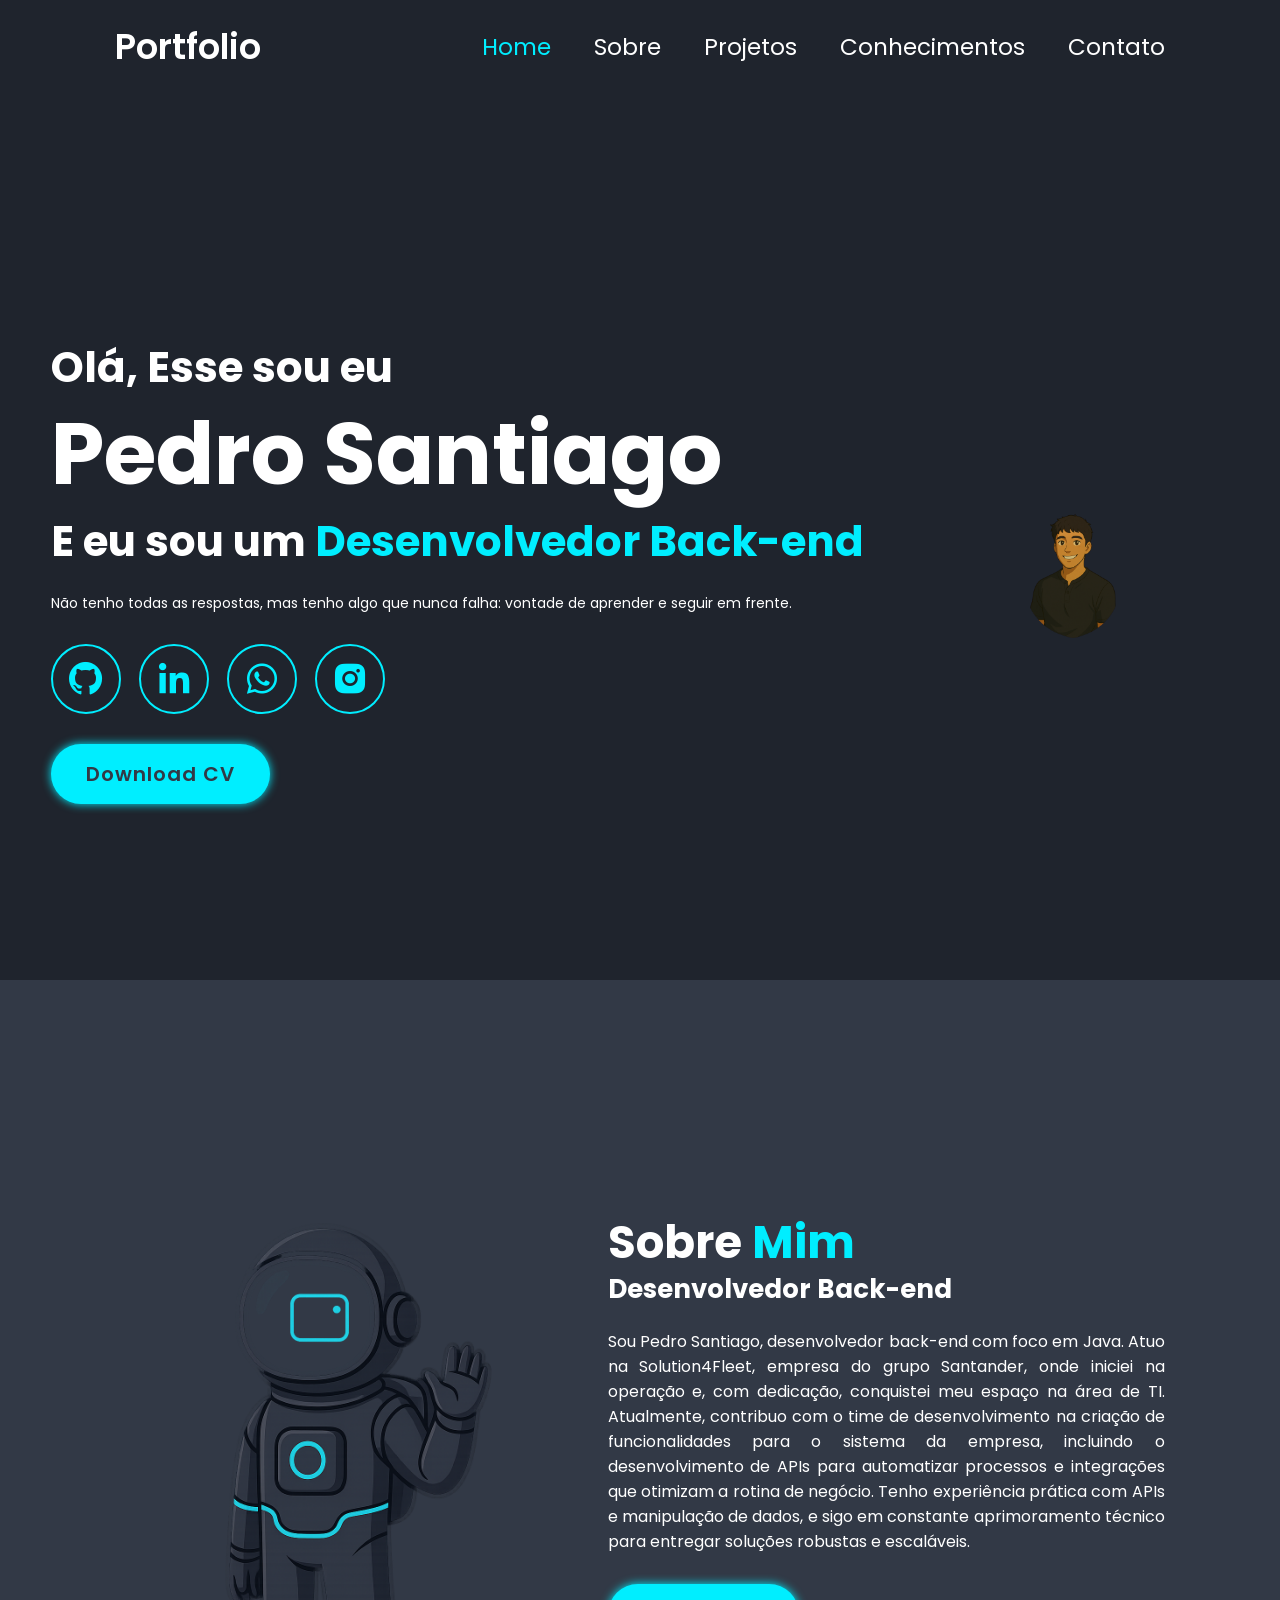
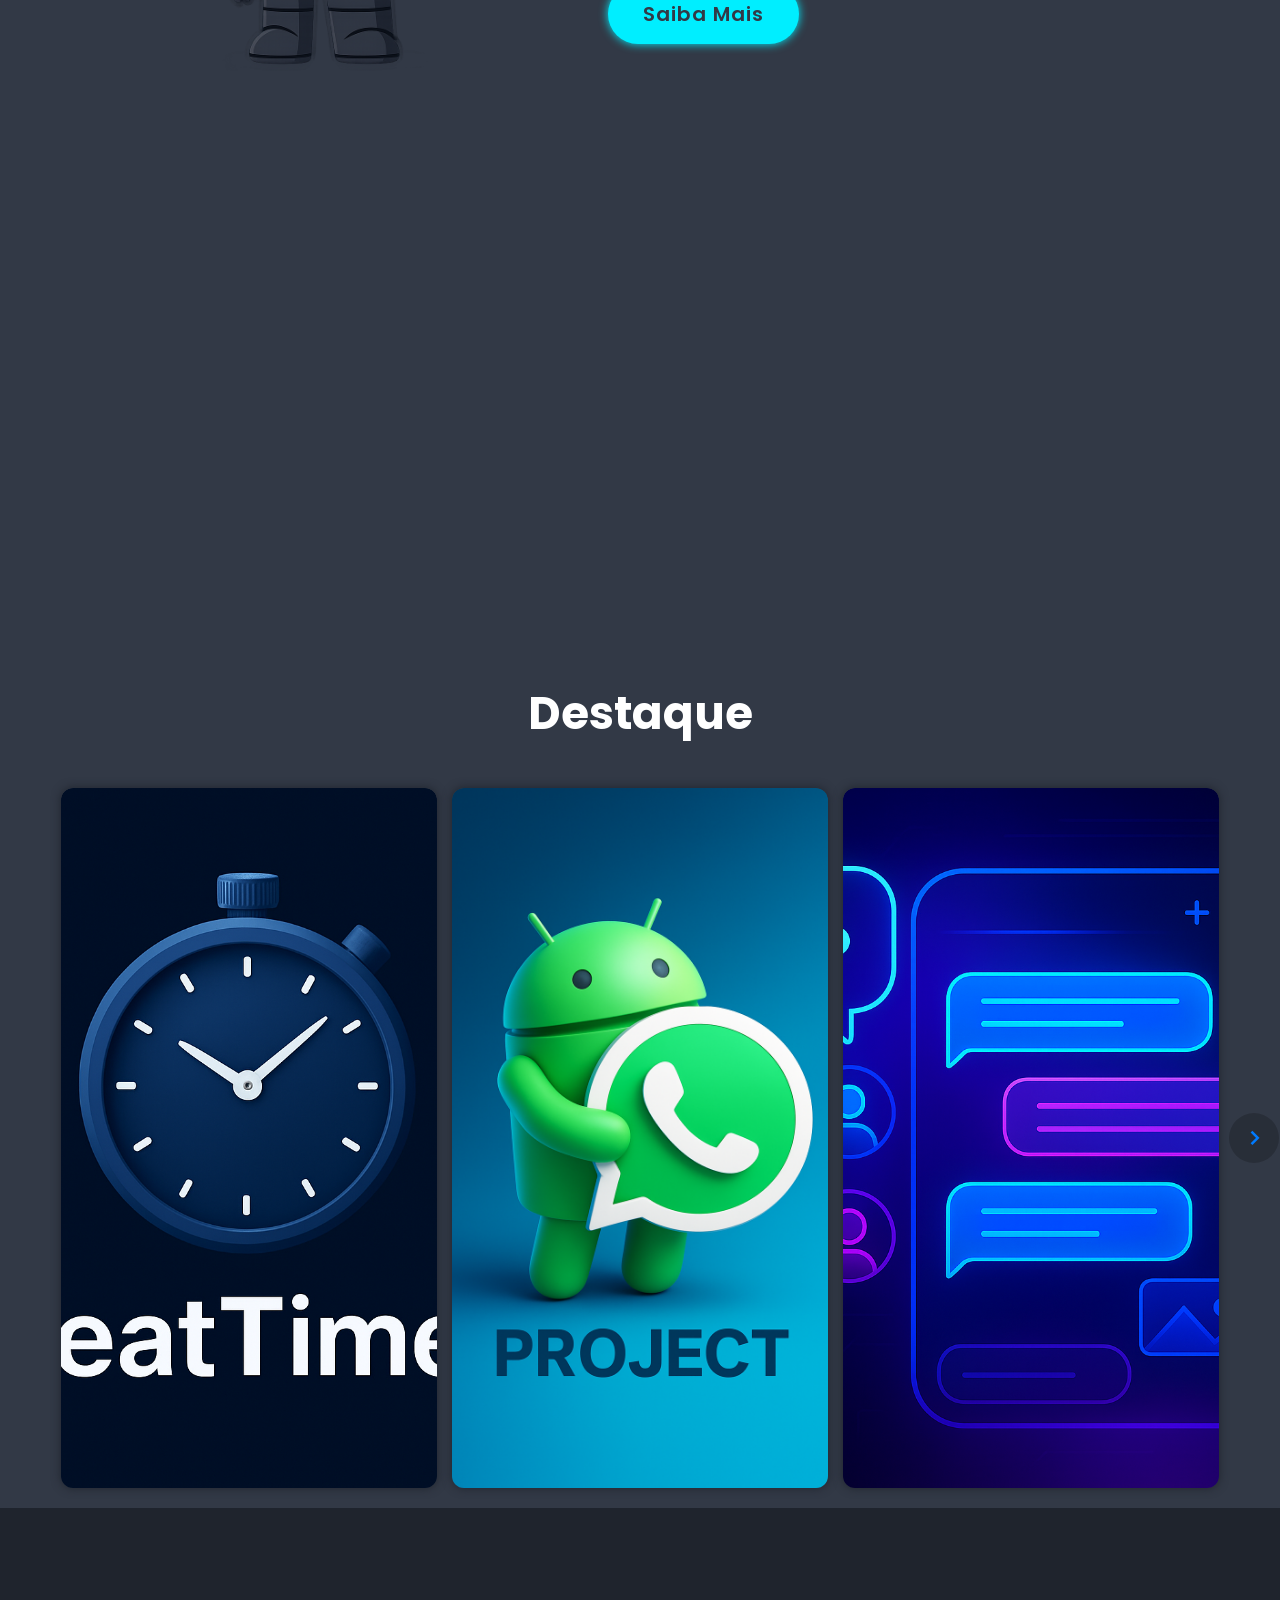
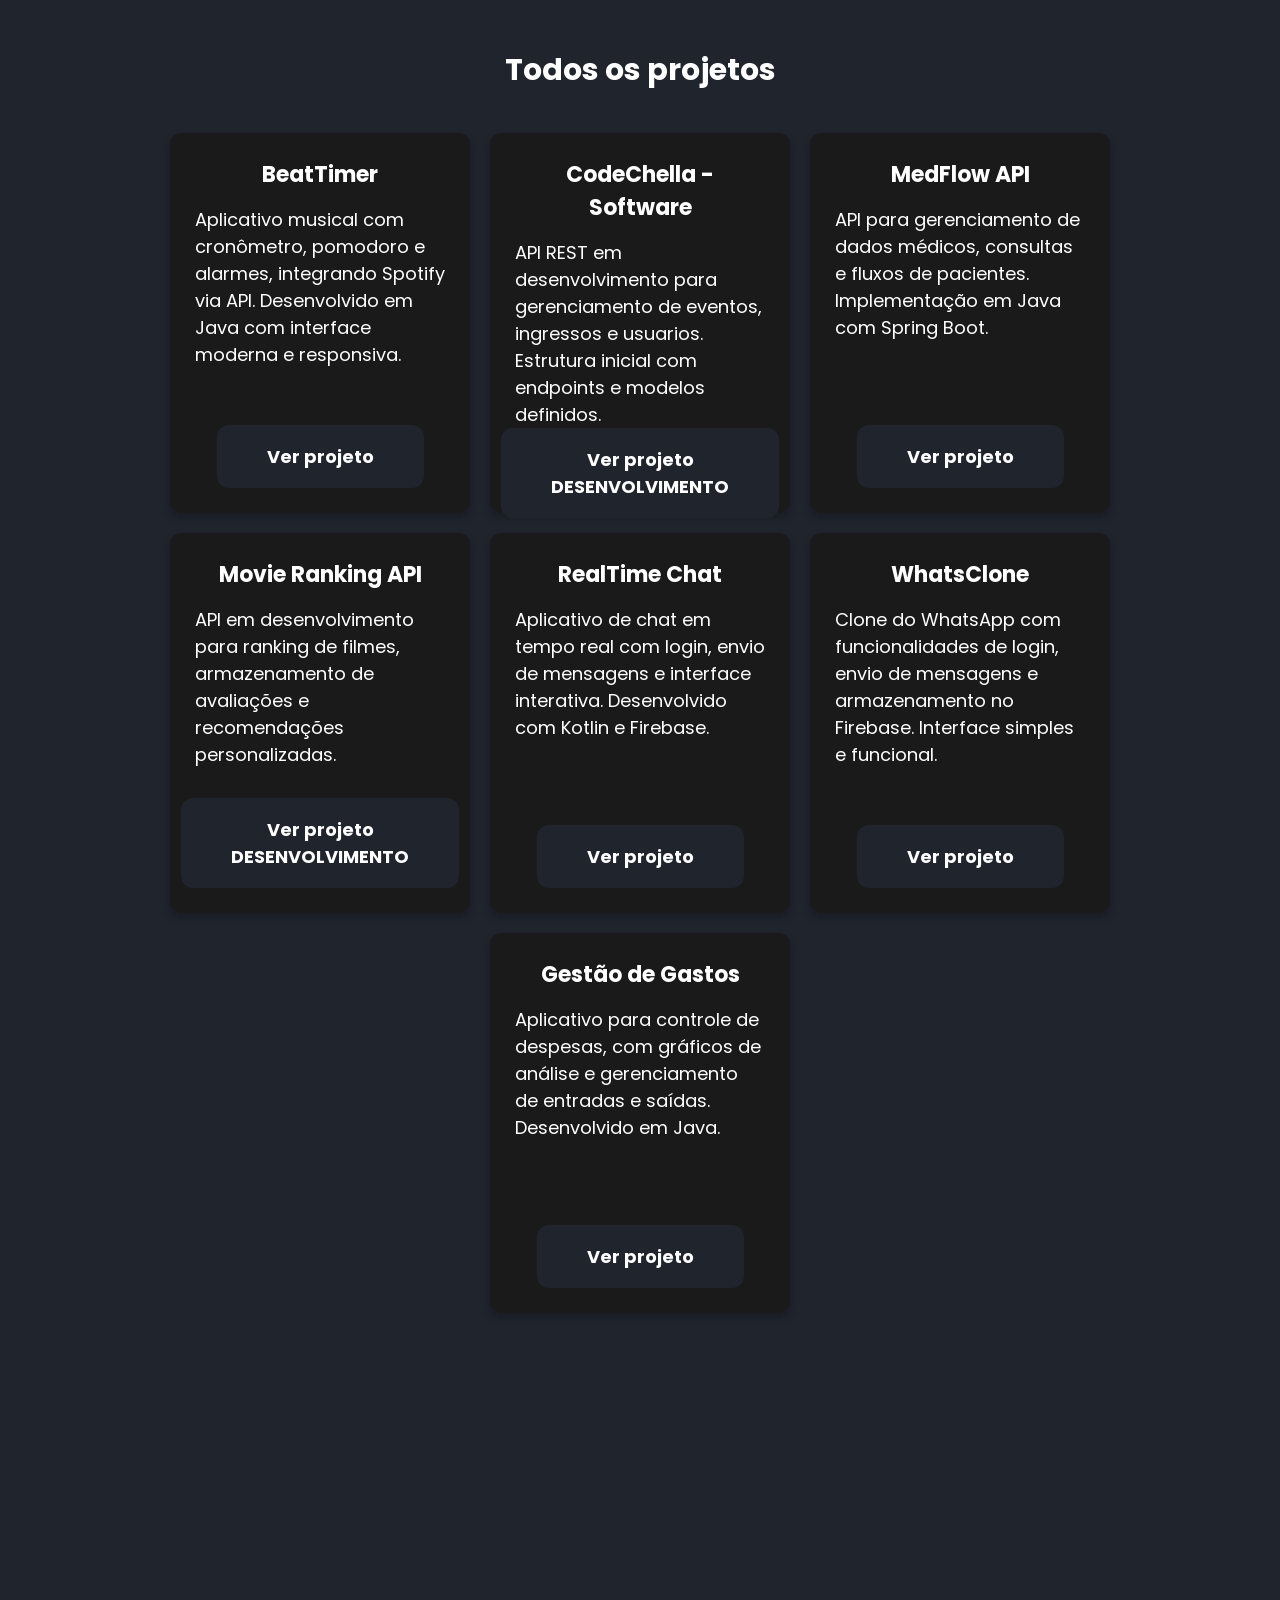
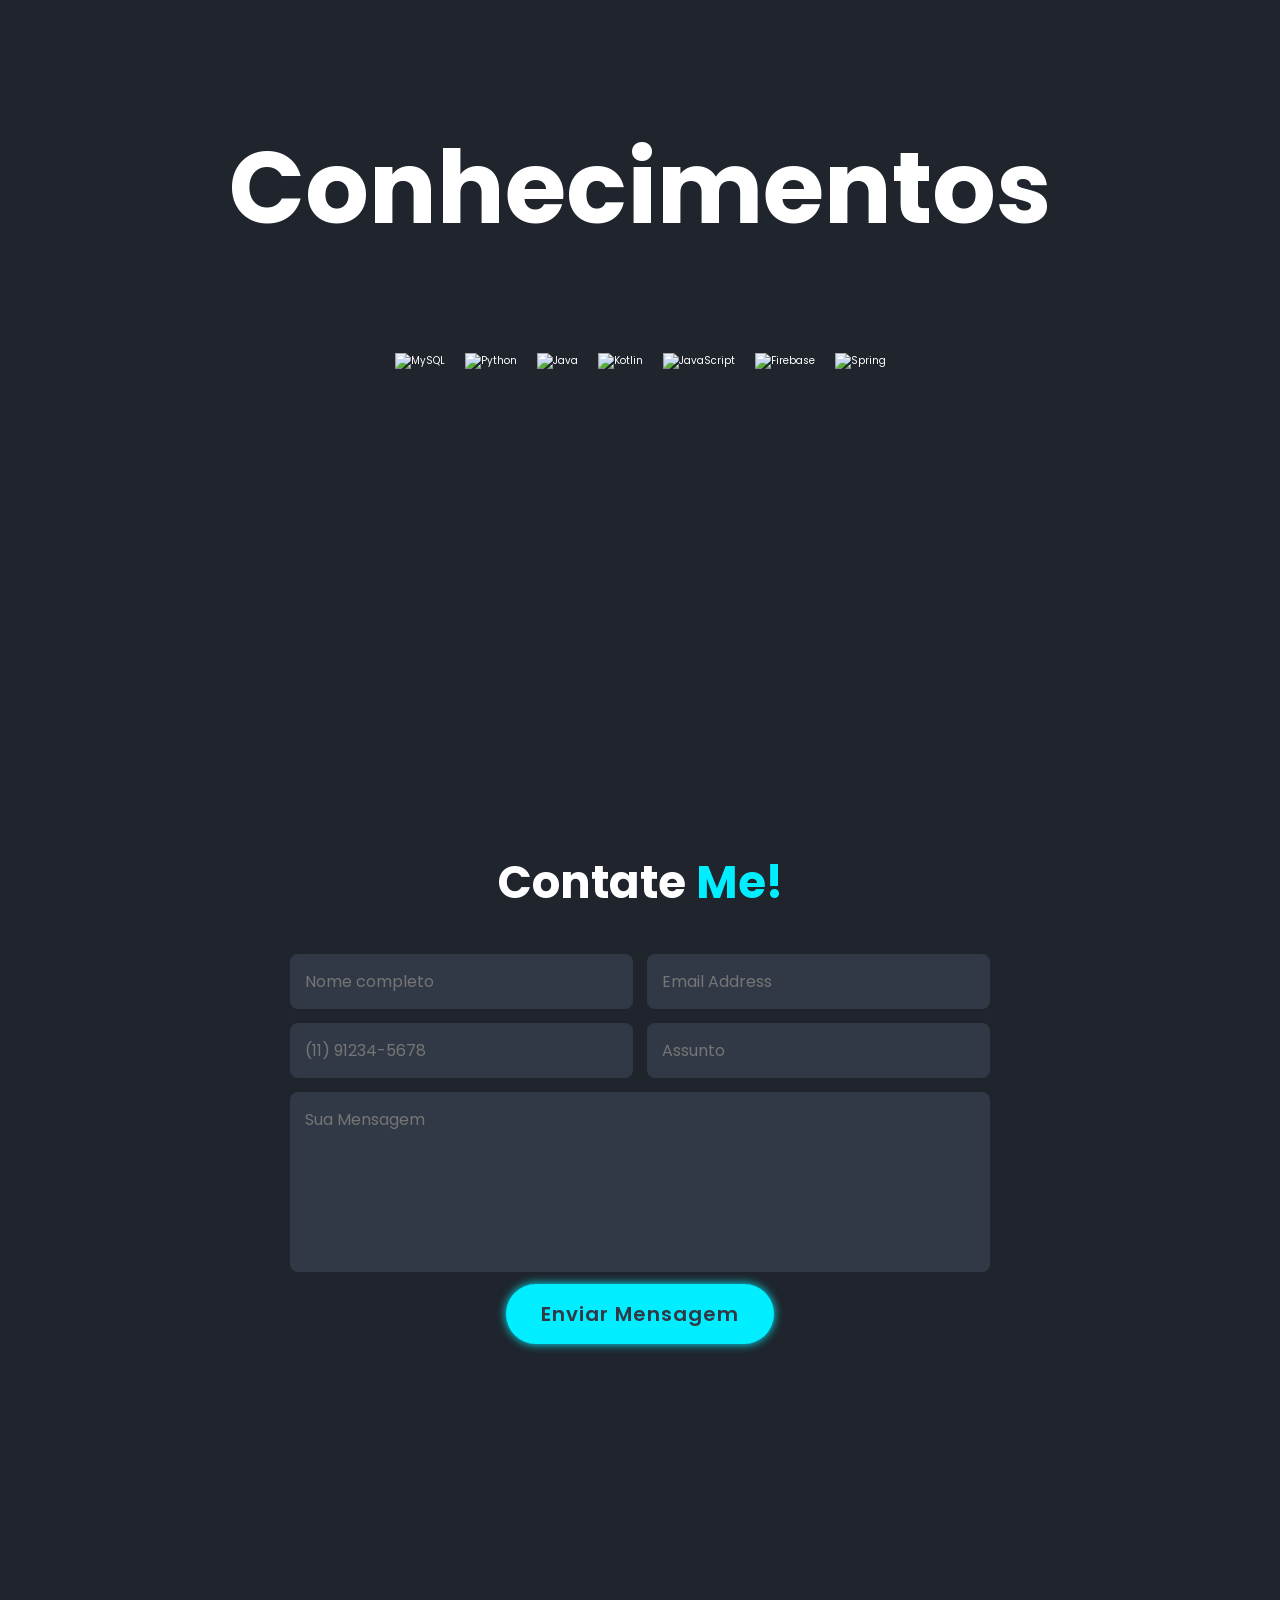
==== commit 4b89bbc6: "Adicioando stack" ====
--- a/index.html
+++ b/index.html
@@ -29,7 +29,7 @@
     <div class="home-content">
       <h3>Olá, Esse sou eu</h3>
       <h1>Pedro Santiago</h1>
-      <h3>E eu sou um <span>Desenvolvedor Back-end Java</span></h3>
+      <h3>E eu sou um <span>Desenvolvedor Back-end</span></h3>
       <p>Não tenho todas as respostas, mas tenho algo que nunca falha: vontade de aprender e seguir em frente.</p>
       <div class="social-media">
         <a href="https://github.com/Pedro1santiago" target="_blank"><i class='bx bxl-github'></i></a>
@@ -60,7 +60,8 @@
         desenvolvimento de APIs para automatizar processos e integrações que otimizam a rotina de negócio. Tenho
         experiência prática com APIs e manipulação de dados, e sigo em constante aprimoramento técnico para entregar
         soluções robustas e escaláveis.</p>
-      <a href="https://www.linkedin.com/in/pedro-santiago-838300277" class="btn" target="_blank" rel="noopener noreferrer">Saiba Mais</a>
+      <a href="https://www.linkedin.com/in/pedro-santiago-838300277" class="btn" target="_blank"
+        rel="noopener noreferrer">Saiba Mais</a>
 
     </div>
   </section>
@@ -215,7 +216,7 @@
         <img class="print-capa" src="src/capaChatTech.png" alt="Capa ChatTech">
         <div class="prints-container">
           <div class="prints-e-descricao">
-          
+
             <div class="descricao-caixa">
               <h3>Descrição do Projeto</h3>
               <ul>
@@ -249,9 +250,11 @@
 
       <div class="card">
         <h3>CodeChella - Software</h3>
-        <p>API REST em desenvolvimento para gerenciamento de eventos, ingressos e usuarios. Estrutura inicial com endpoints e
+        <p>API REST em desenvolvimento para gerenciamento de eventos, ingressos e usuarios. Estrutura inicial com
+          endpoints e
           modelos definidos.</p>
-        <a href="https://github.com/Pedro1santiago/CodeChella_API_PROJECT" target="_blank">Ver projeto DESENVOLVIMENTO</a>
+        <a href="https://github.com/Pedro1santiago/CodeChella_API_PROJECT" target="_blank">Ver projeto
+          DESENVOLVIMENTO</a>
       </div>
 
       <div class="card">
@@ -265,7 +268,8 @@
         <h3>Movie Ranking API</h3>
         <p>API em desenvolvimento para ranking de filmes, armazenamento de avaliações e recomendações personalizadas.
         </p>
-        <a href="https://github.com/Pedro1santiago/Movie_Ranking_API_PROJECT" target="_blank">Ver projeto DESENVOLVIMENTO</a>
+        <a href="https://github.com/Pedro1santiago/Movie_Ranking_API_PROJECT" target="_blank">Ver projeto
+          DESENVOLVIMENTO</a>
       </div>
 
       <div class="card">
@@ -300,6 +304,10 @@
         <span class="tech-name">MySQL</span>
       </div>
       <div class="tech">
+        <img src="https://cdn.jsdelivr.net/gh/devicons/devicon/icons/python/python-original.svg" alt="Python">
+        <span class="tech-name">Python</span>
+      </div>
+      <div class="tech">
         <img src="https://cdn.jsdelivr.net/gh/devicons/devicon/icons/java/java-original.svg" alt="Java">
         <span class="tech-name">Java</span>
       </div>
@@ -326,7 +334,7 @@
   <!-- Contact Section -->
   <section class="contact" id="contact">
     <h2 class="heading">Contate <span>Me!</span></h2>
-    <form action="https://formsubmit.co/pedro.santigosiqueira@gmail.com" method="POST">
+    <form id="contactForm" method="POST">
       <div class="input-box">
         <input type="text" name="name" placeholder="Nome completo" required>
         <input type="email" name="email" placeholder="Email Address" required>
@@ -336,8 +344,10 @@
         <input type="text" name="subject" placeholder="Assunto">
       </div>
       <textarea name="message" placeholder="Sua Mensagem" rows="6" required></textarea>
+
+      <!-- Config FormSubmit -->
       <input type="hidden" name="_captcha" value="false">
-      <input type="hidden" name="_next" value="">
+
       <input type="submit" value="Enviar Mensagem" class="btn">
     </form>
   </section>
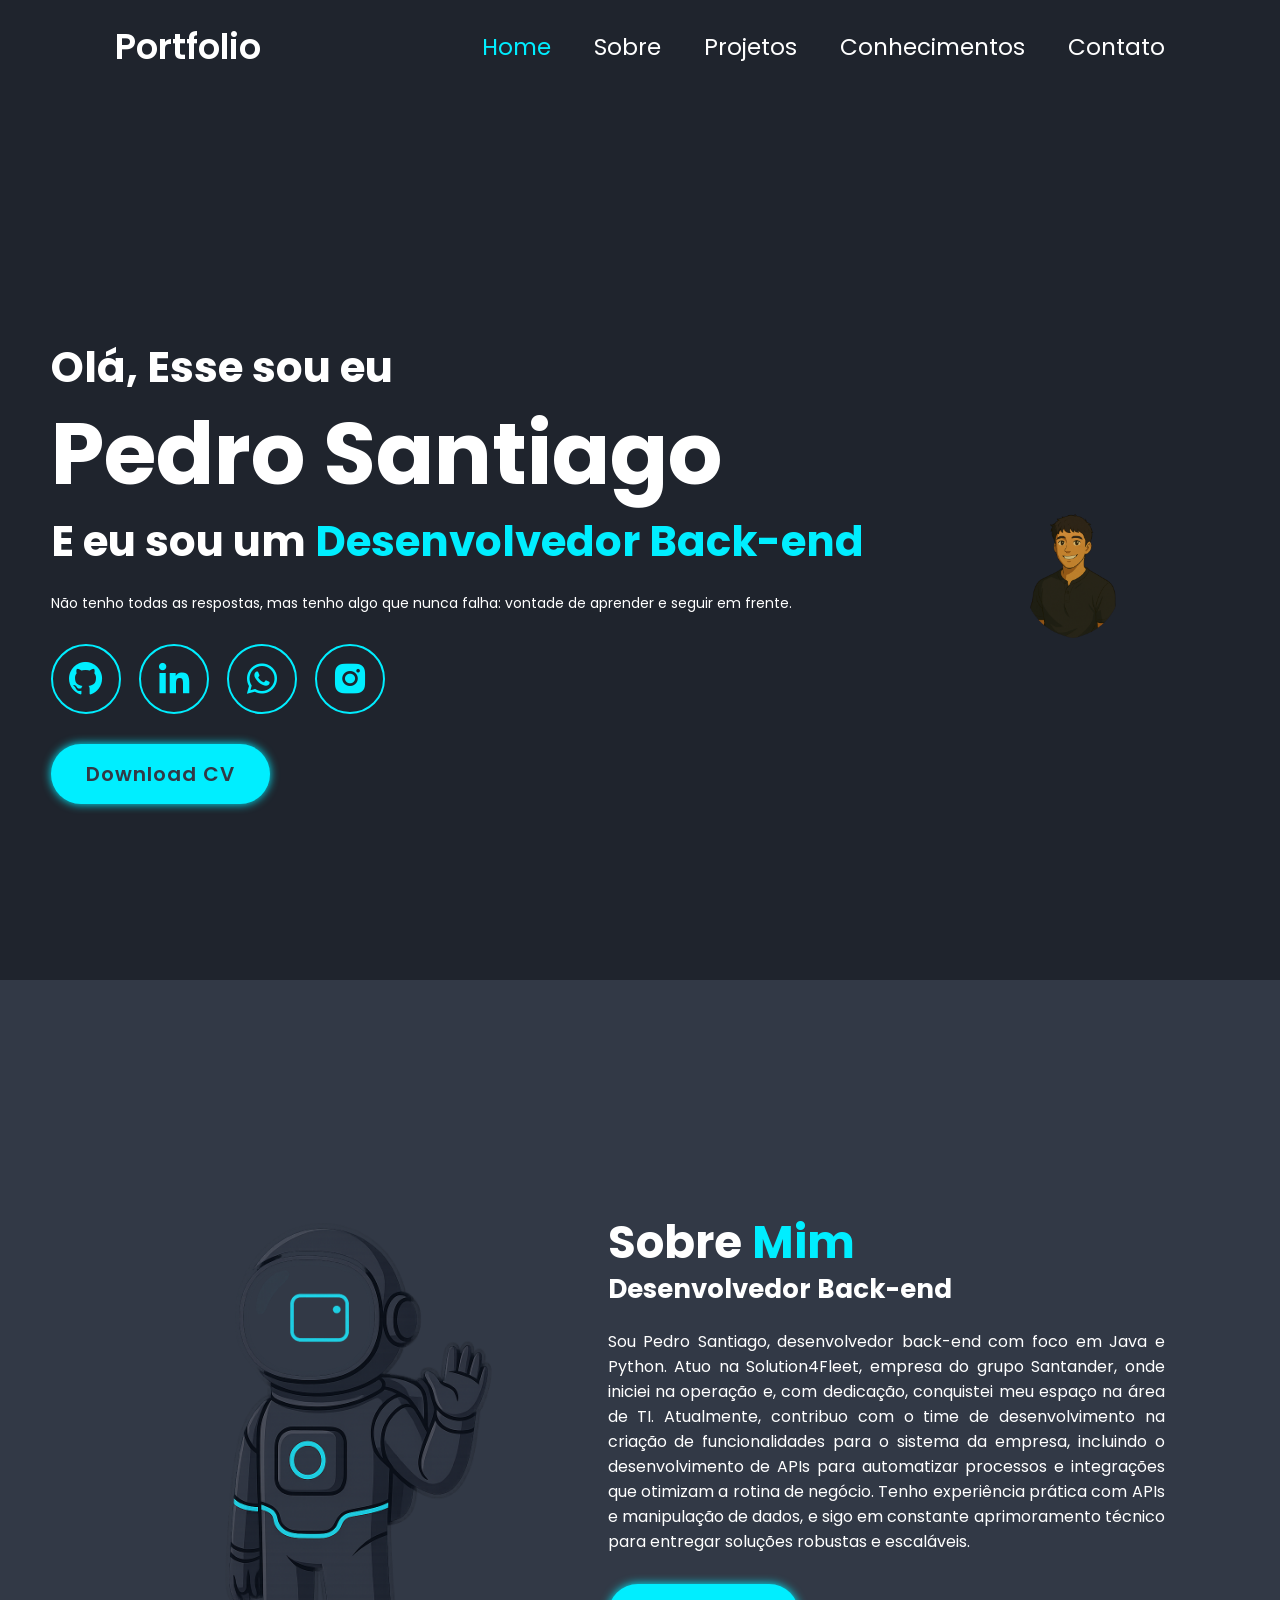
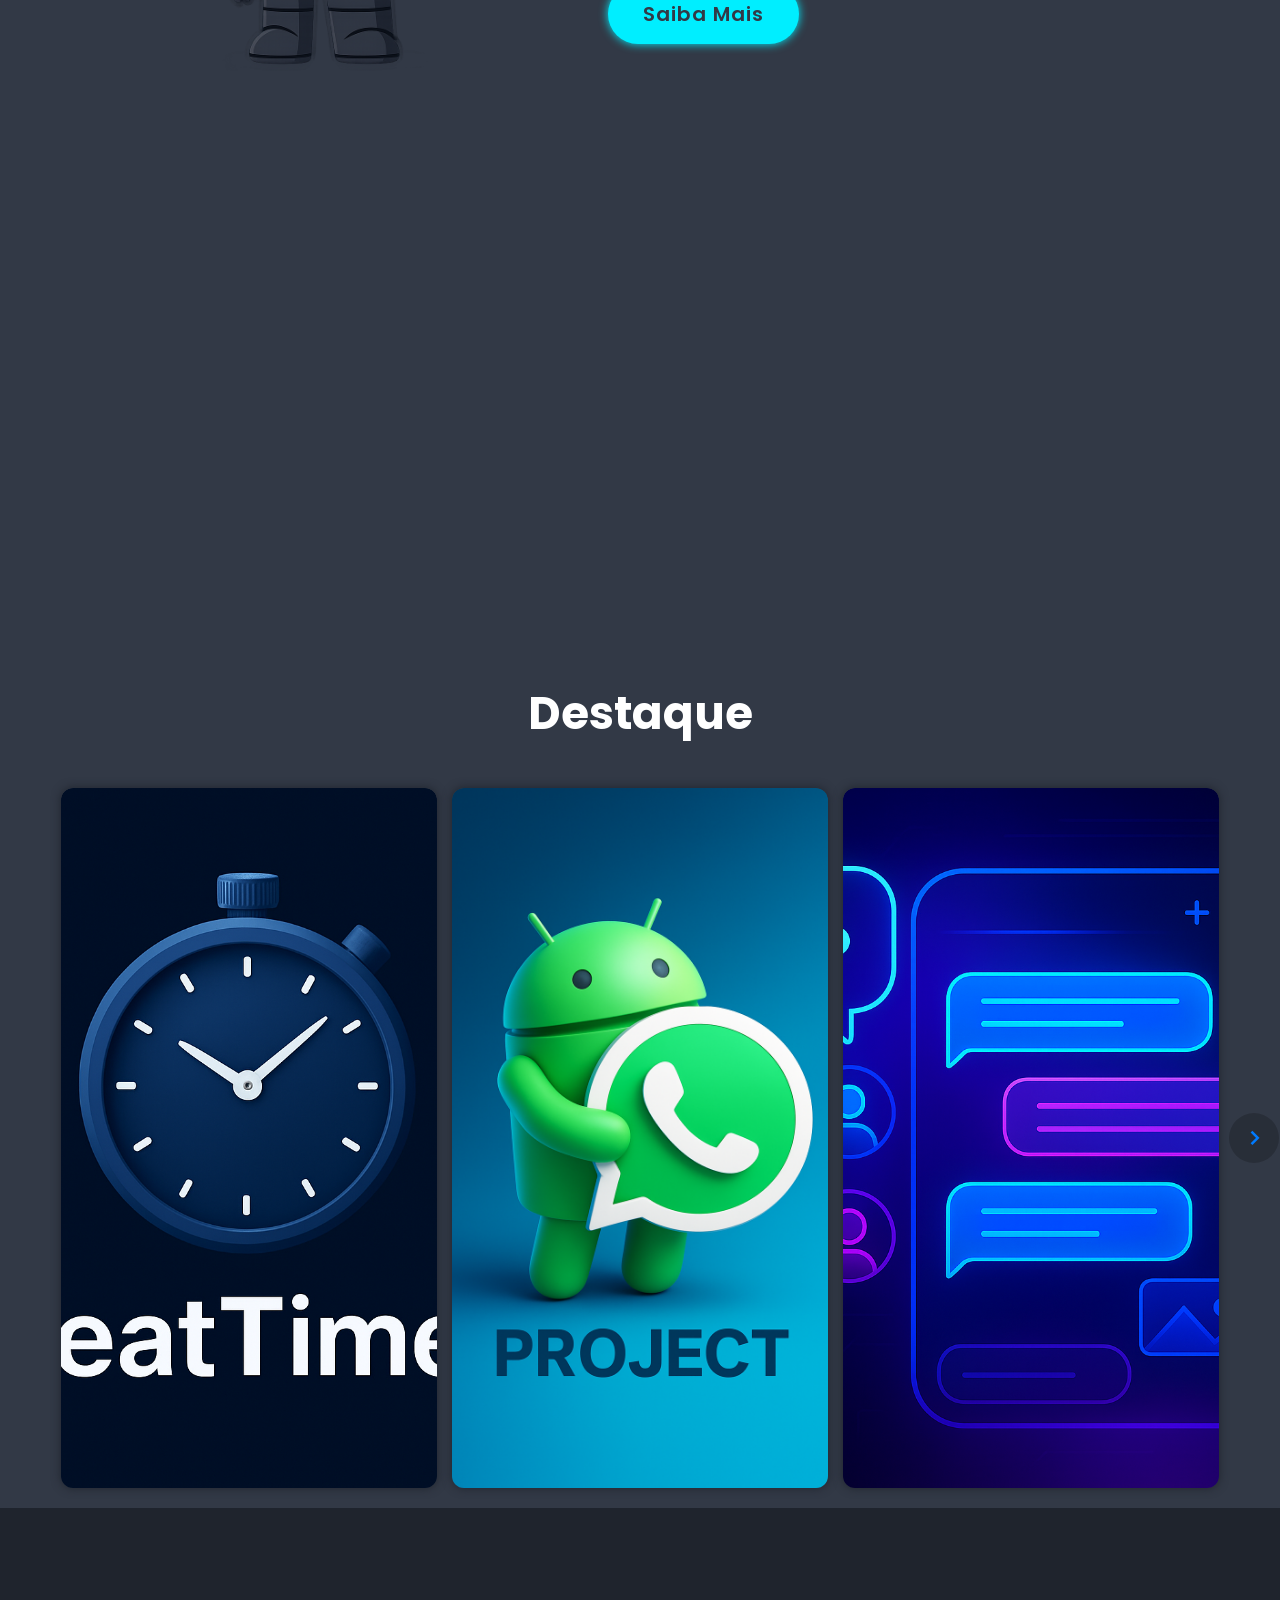
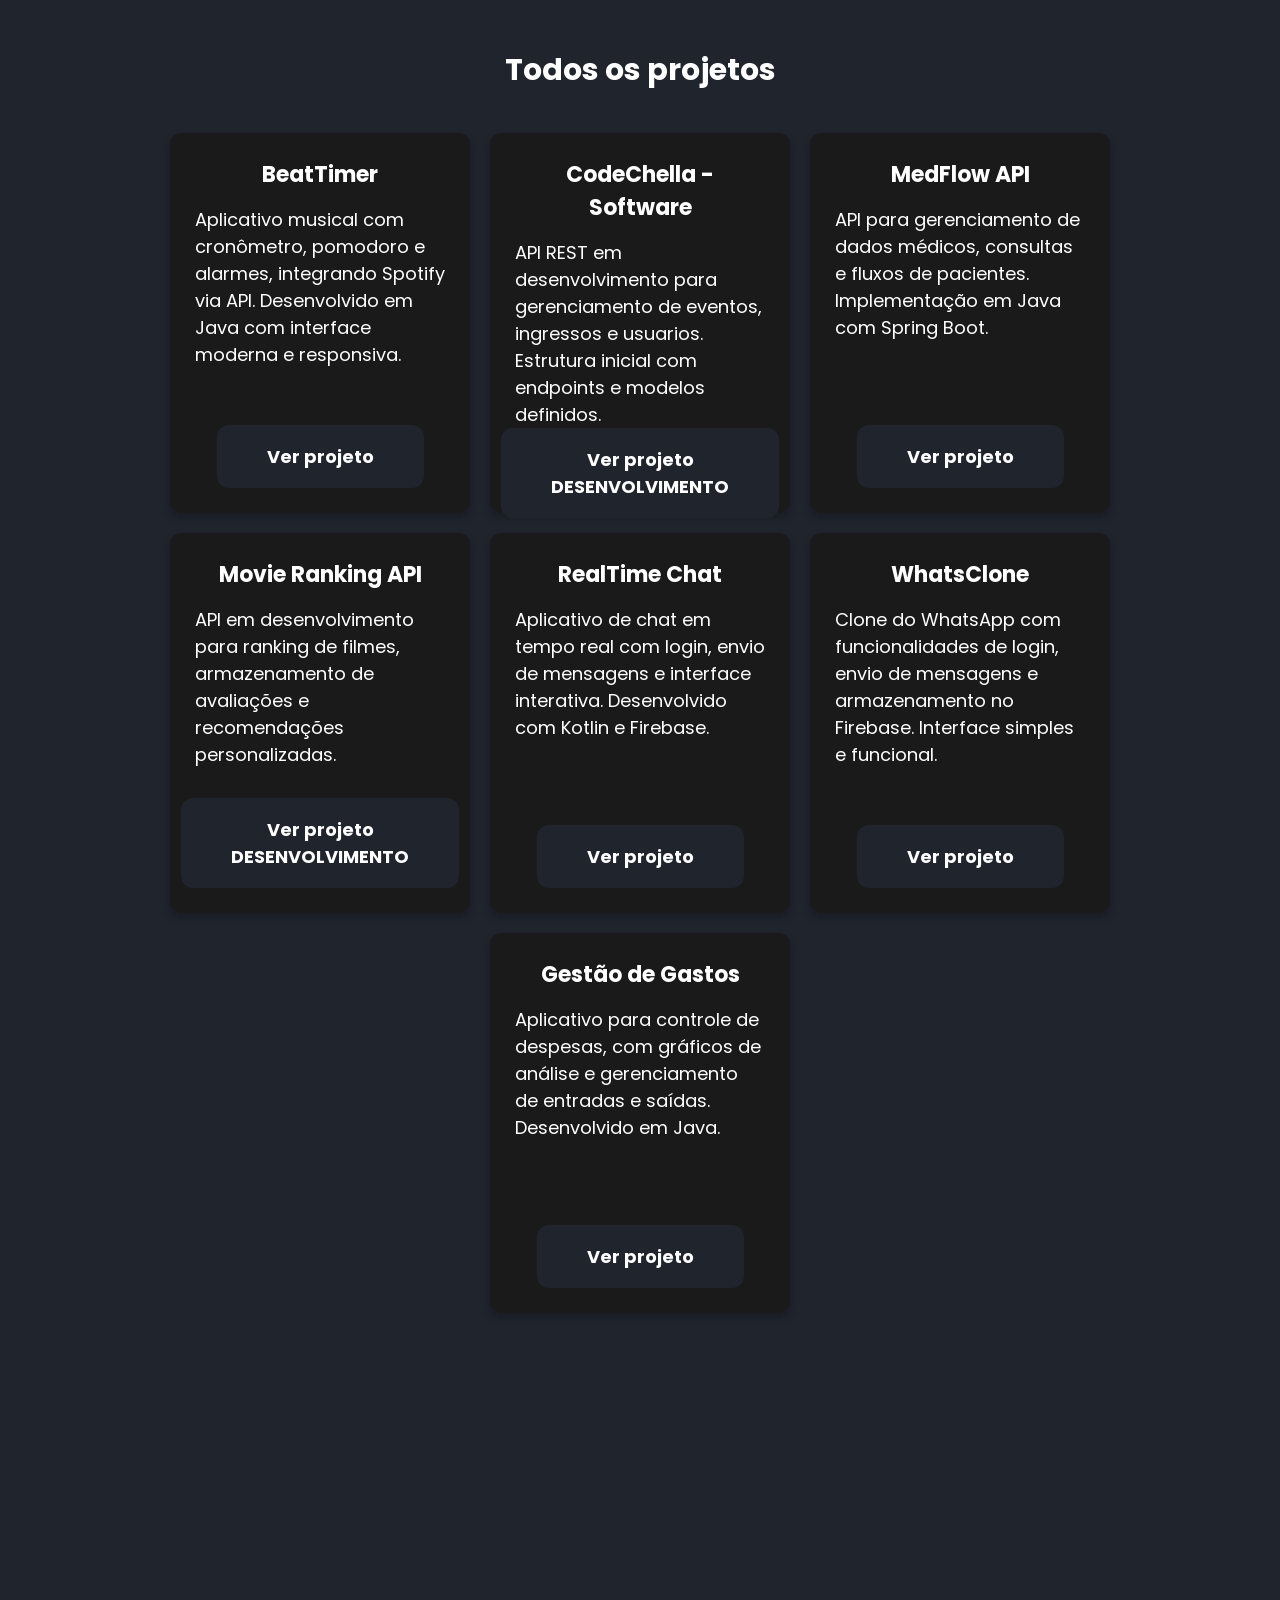
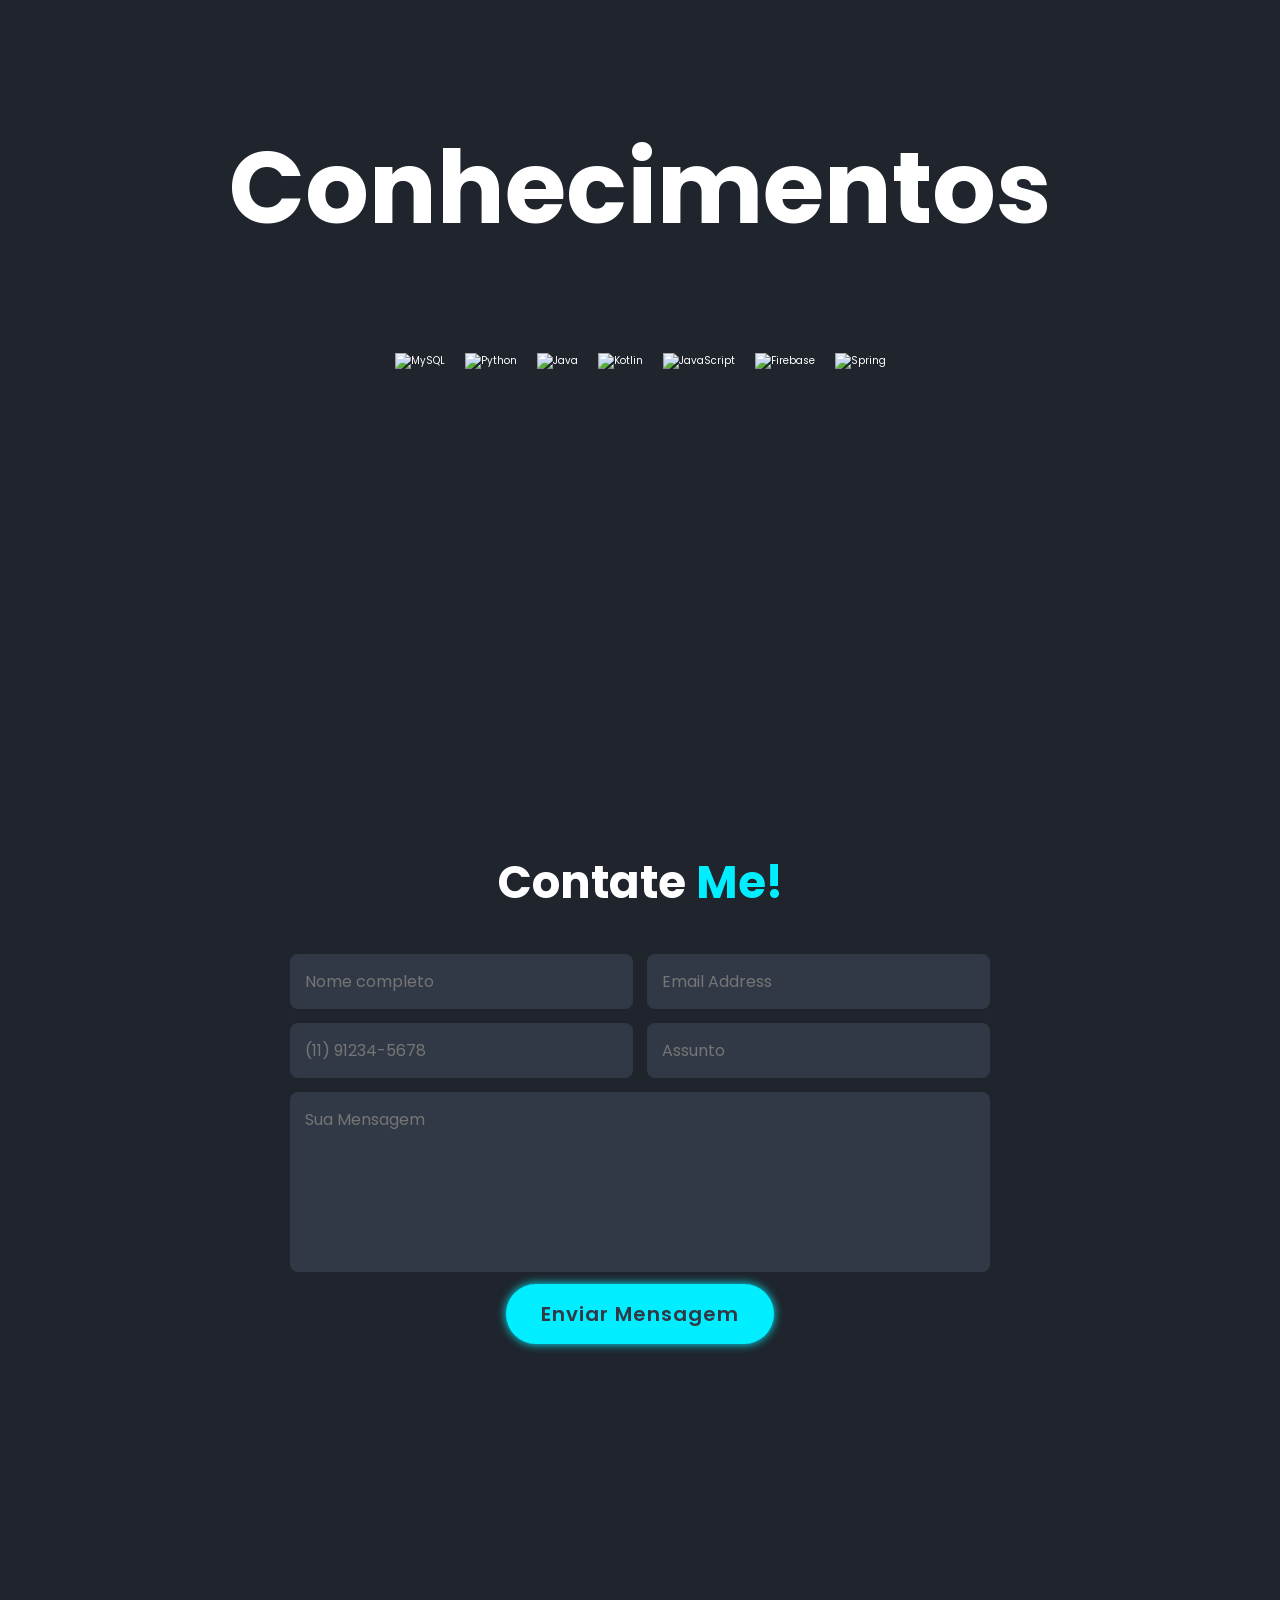
==== commit f00c6d55: "Adicionando curriculo" ====
--- a/index.html
+++ b/index.html
@@ -39,7 +39,7 @@
         <a href="https://www.instagram.com/pedro_hsantiago?igsh=a3V4N3c0eW03cXEw" target="_blank"><i
             class='bx bxl-instagram-alt'></i></a>
       </div>
-      <a href="cv/Currículo.pdf" class="btn" target="_blank" rel="noopener noreferrer">Download CV</a>
+      <a href="cv/curriculo.pdf" class="btn" target="_blank" rel="noopener noreferrer">Download CV</a>
     </div>
     <div class="home-img">
       <img src="src/home-image.png" alt="">
@@ -54,7 +54,7 @@
     <div class="about-content">
       <h2 class="heading">Sobre <span>Mim</span></h2>
       <h3>Desenvolvedor Back-end</h3>
-      <p>Sou Pedro Santiago, desenvolvedor back-end com foco em Java. Atuo na Solution4Fleet, empresa do grupo
+      <p>Sou Pedro Santiago, desenvolvedor back-end com foco em Java e Python. Atuo na Solution4Fleet, empresa do grupo
         Santander, onde iniciei na operação e, com dedicação, conquistei meu espaço na área de TI. Atualmente, contribuo
         com o time de desenvolvimento na criação de funcionalidades para o sistema da empresa, incluindo o
         desenvolvimento de APIs para automatizar processos e integrações que otimizam a rotina de negócio. Tenho
